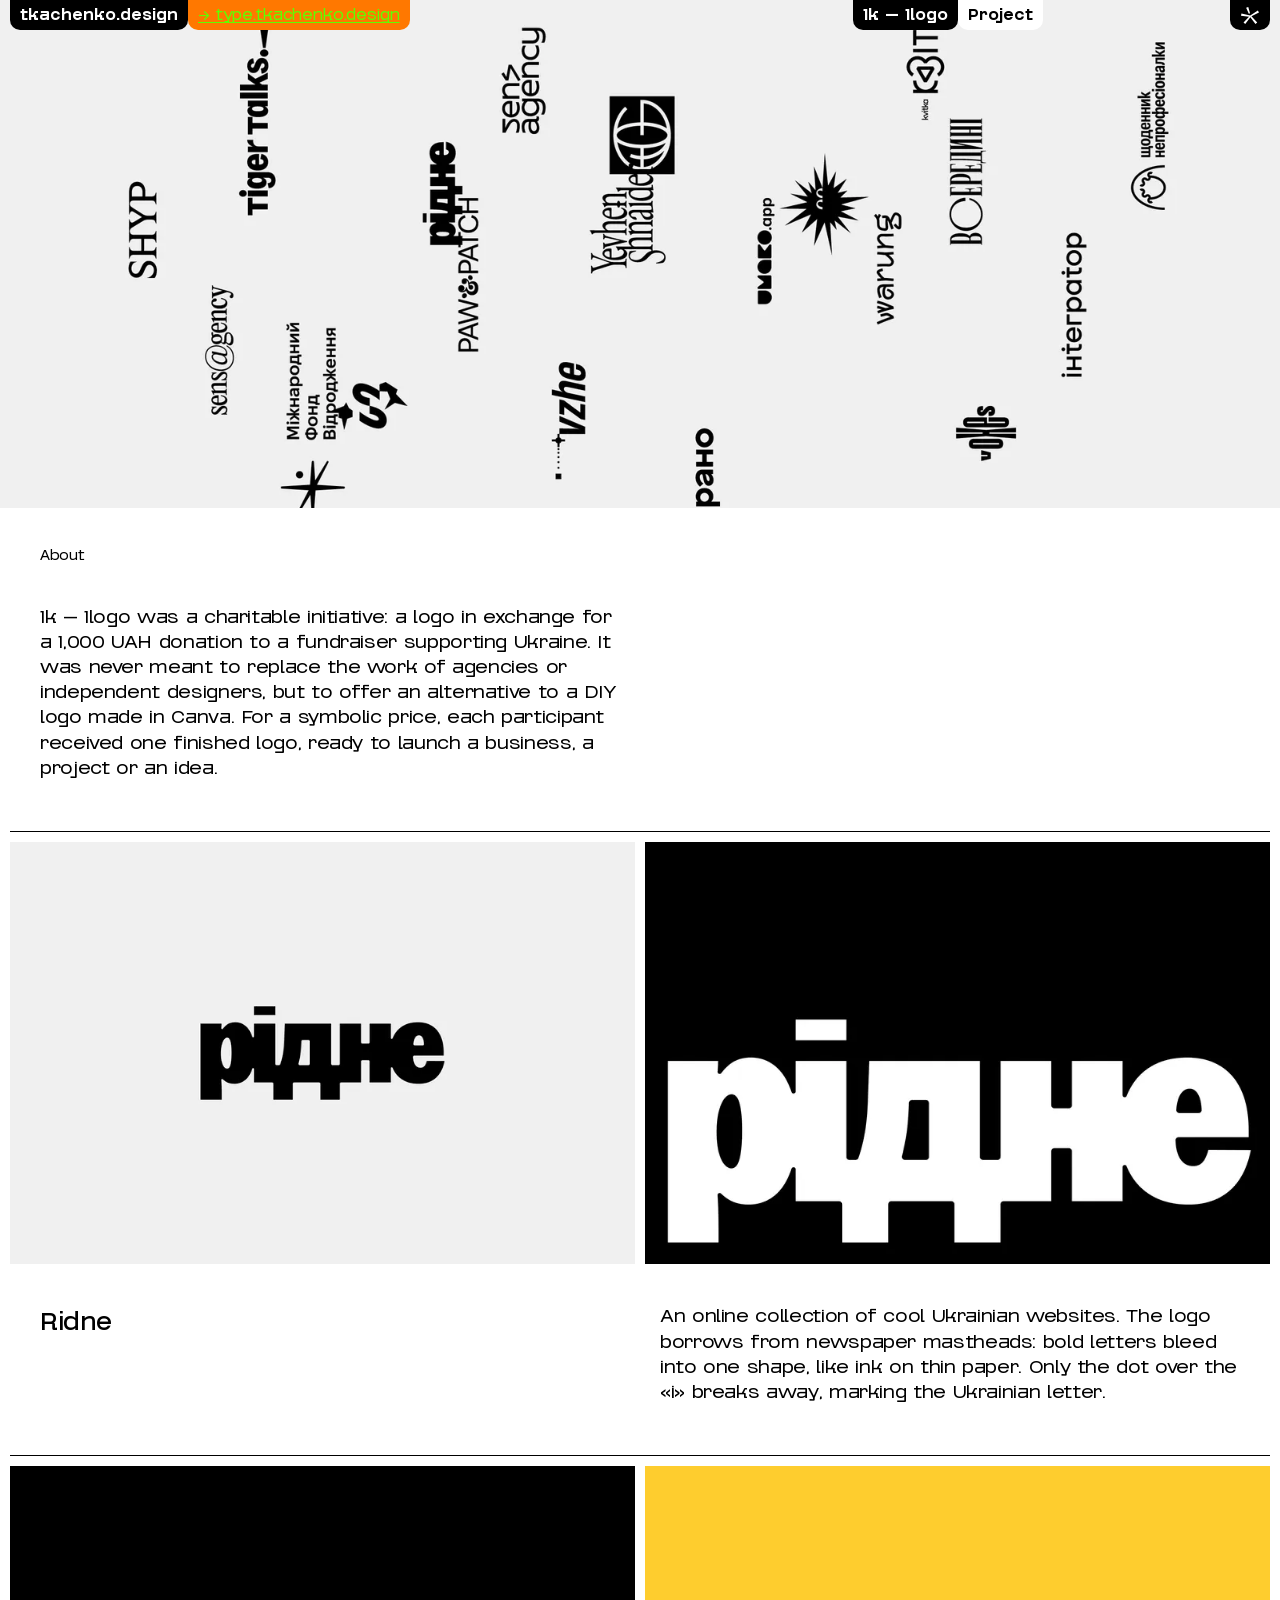
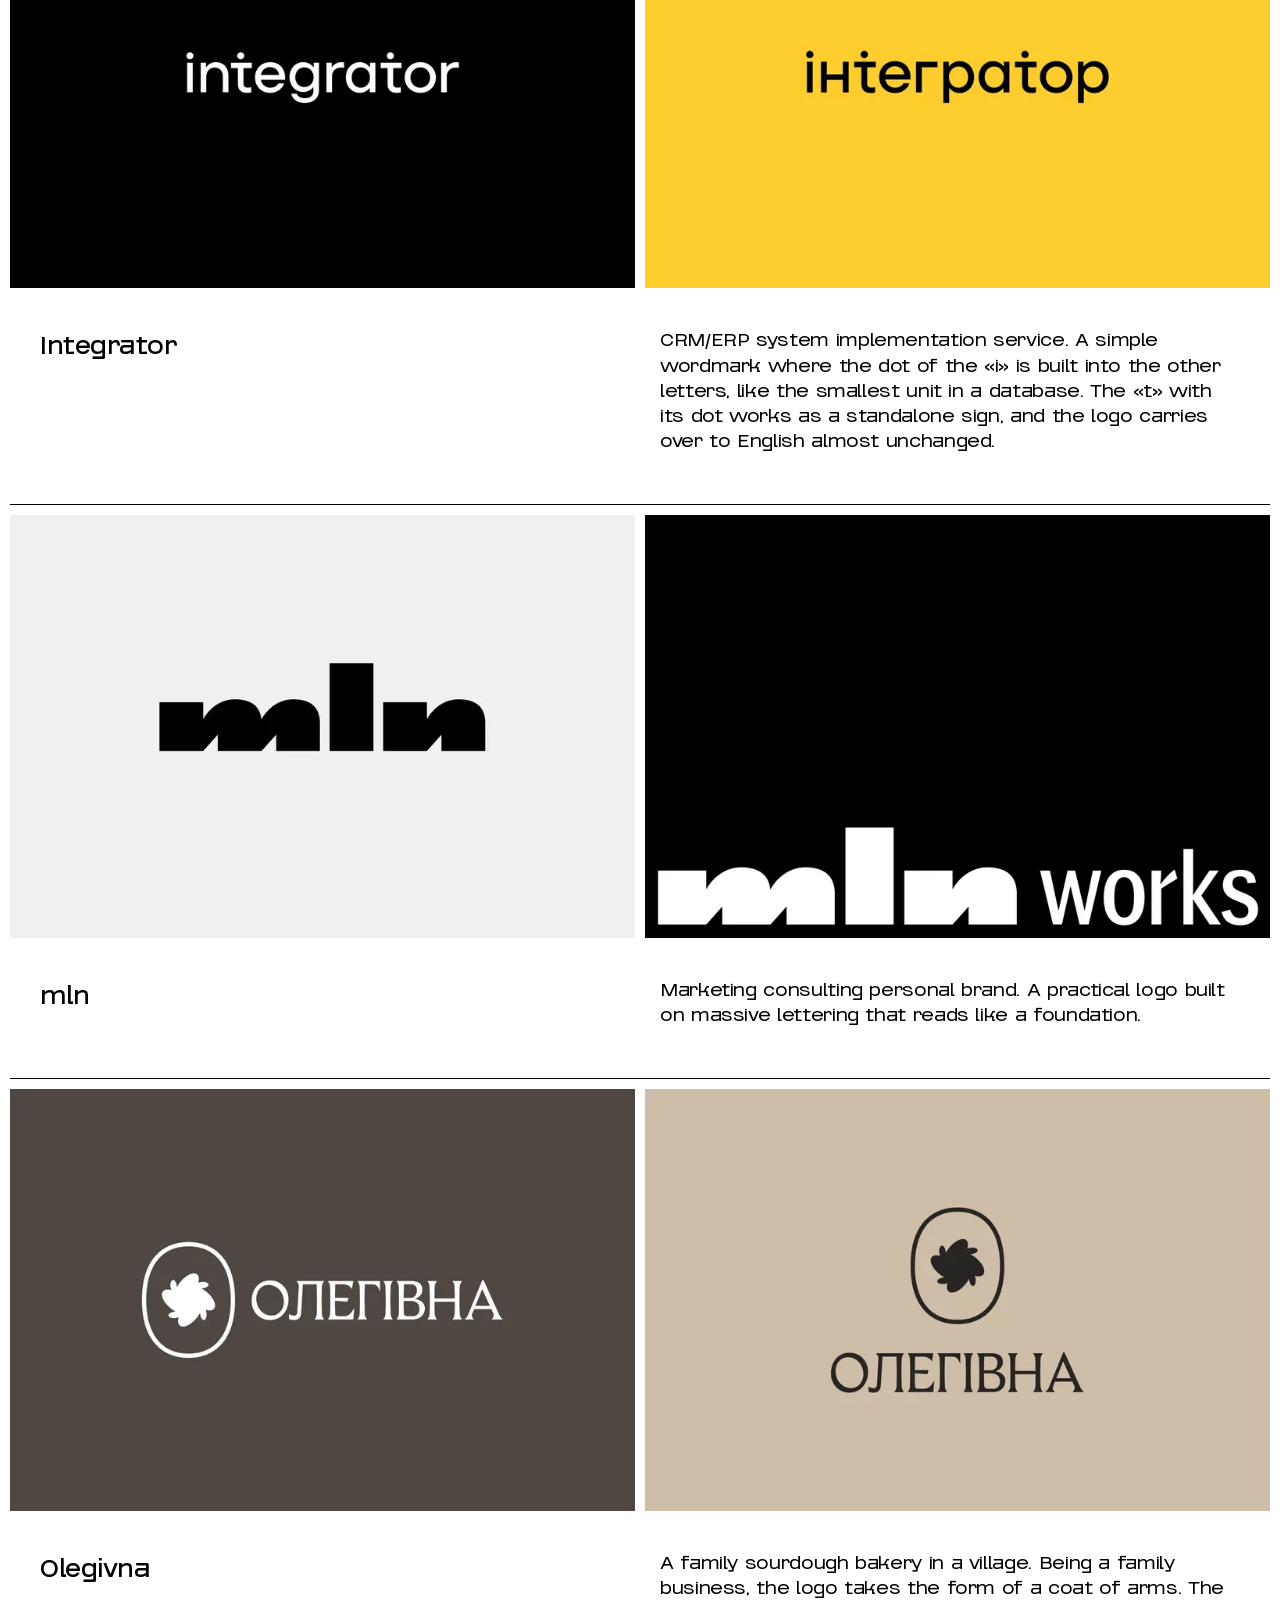
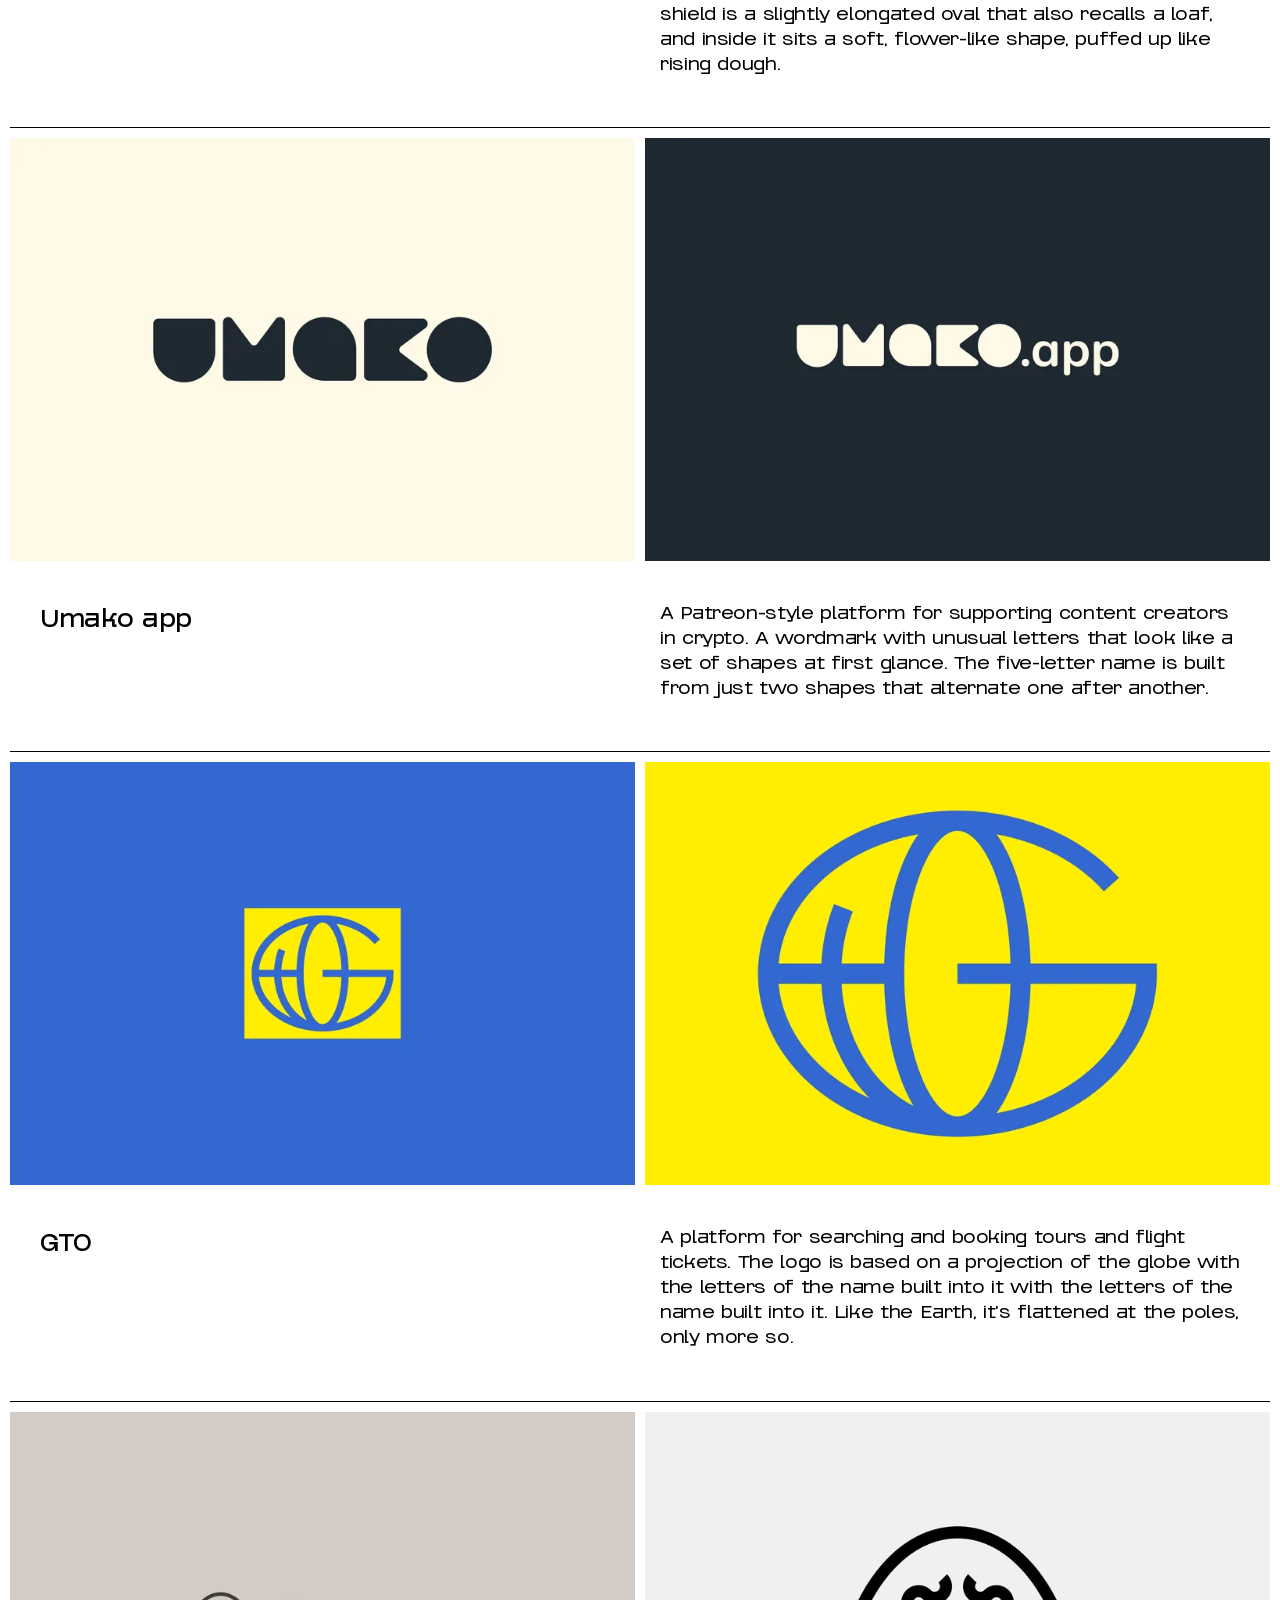
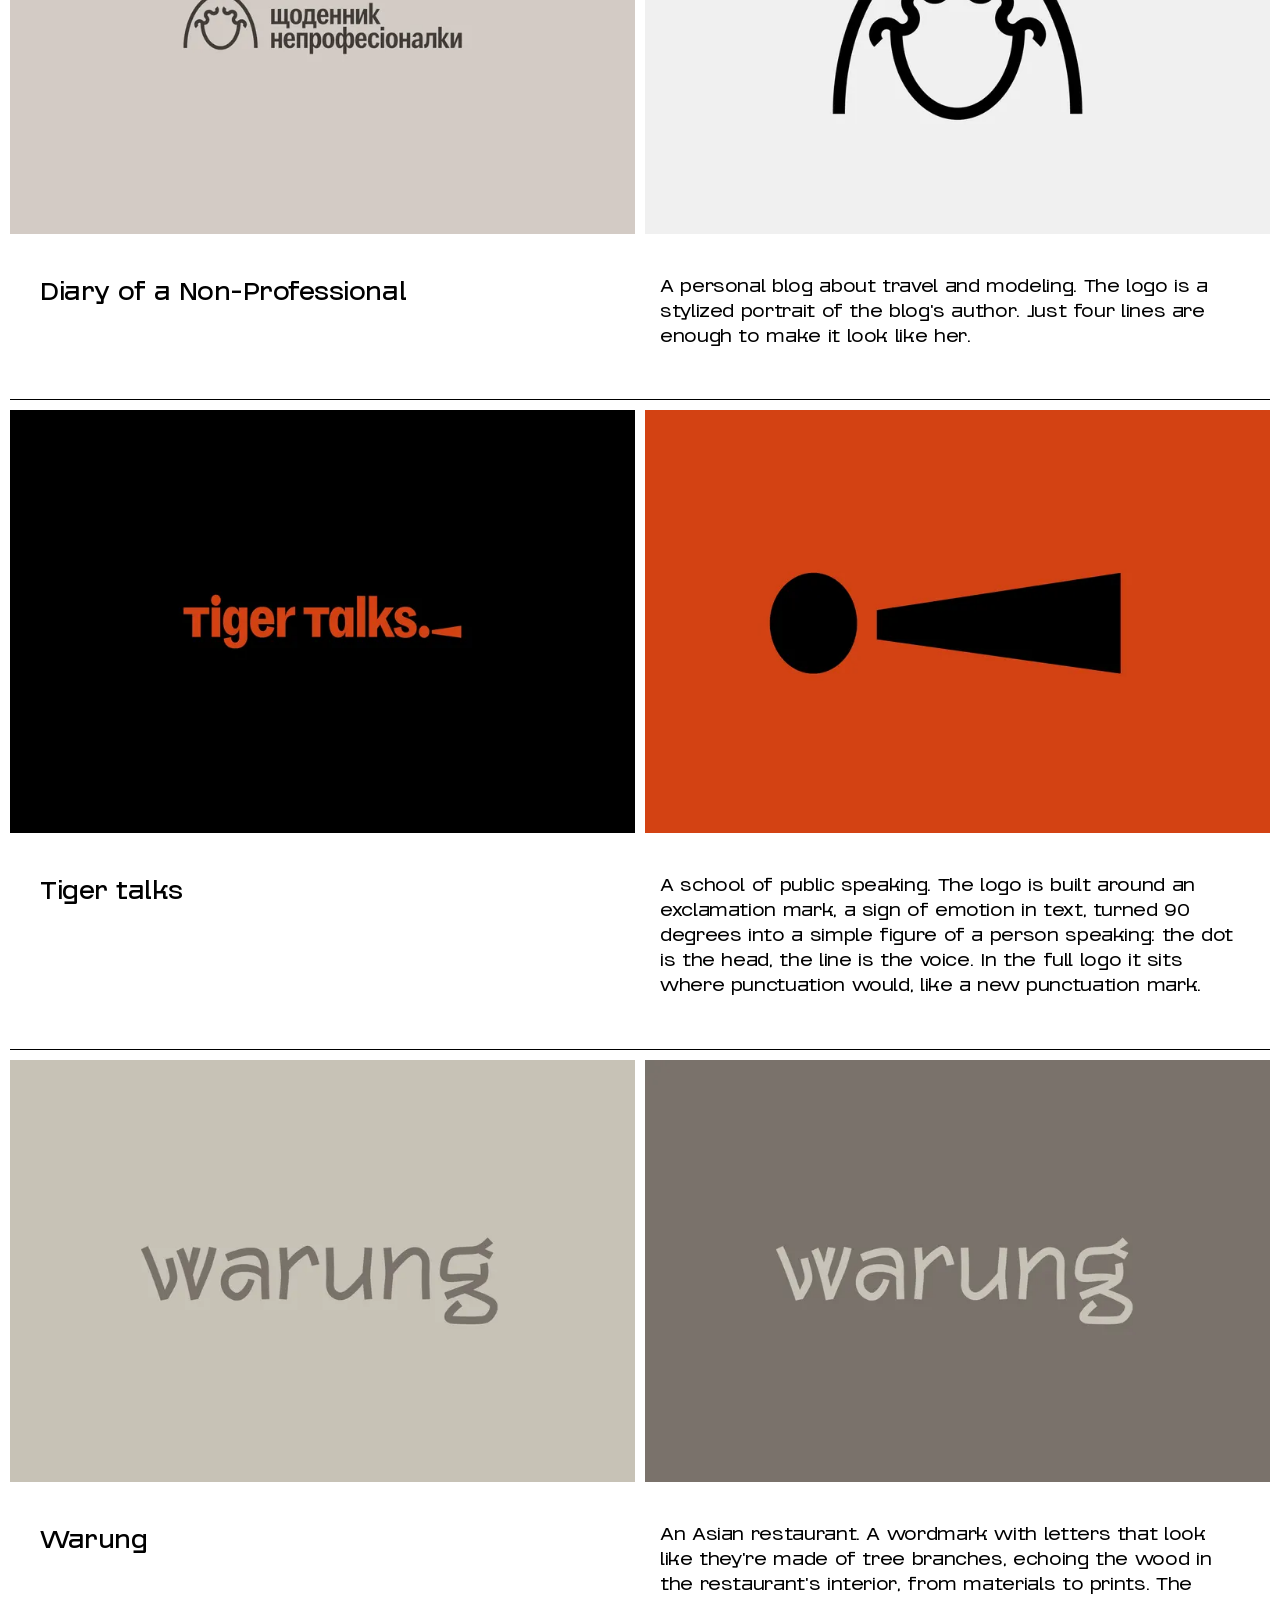
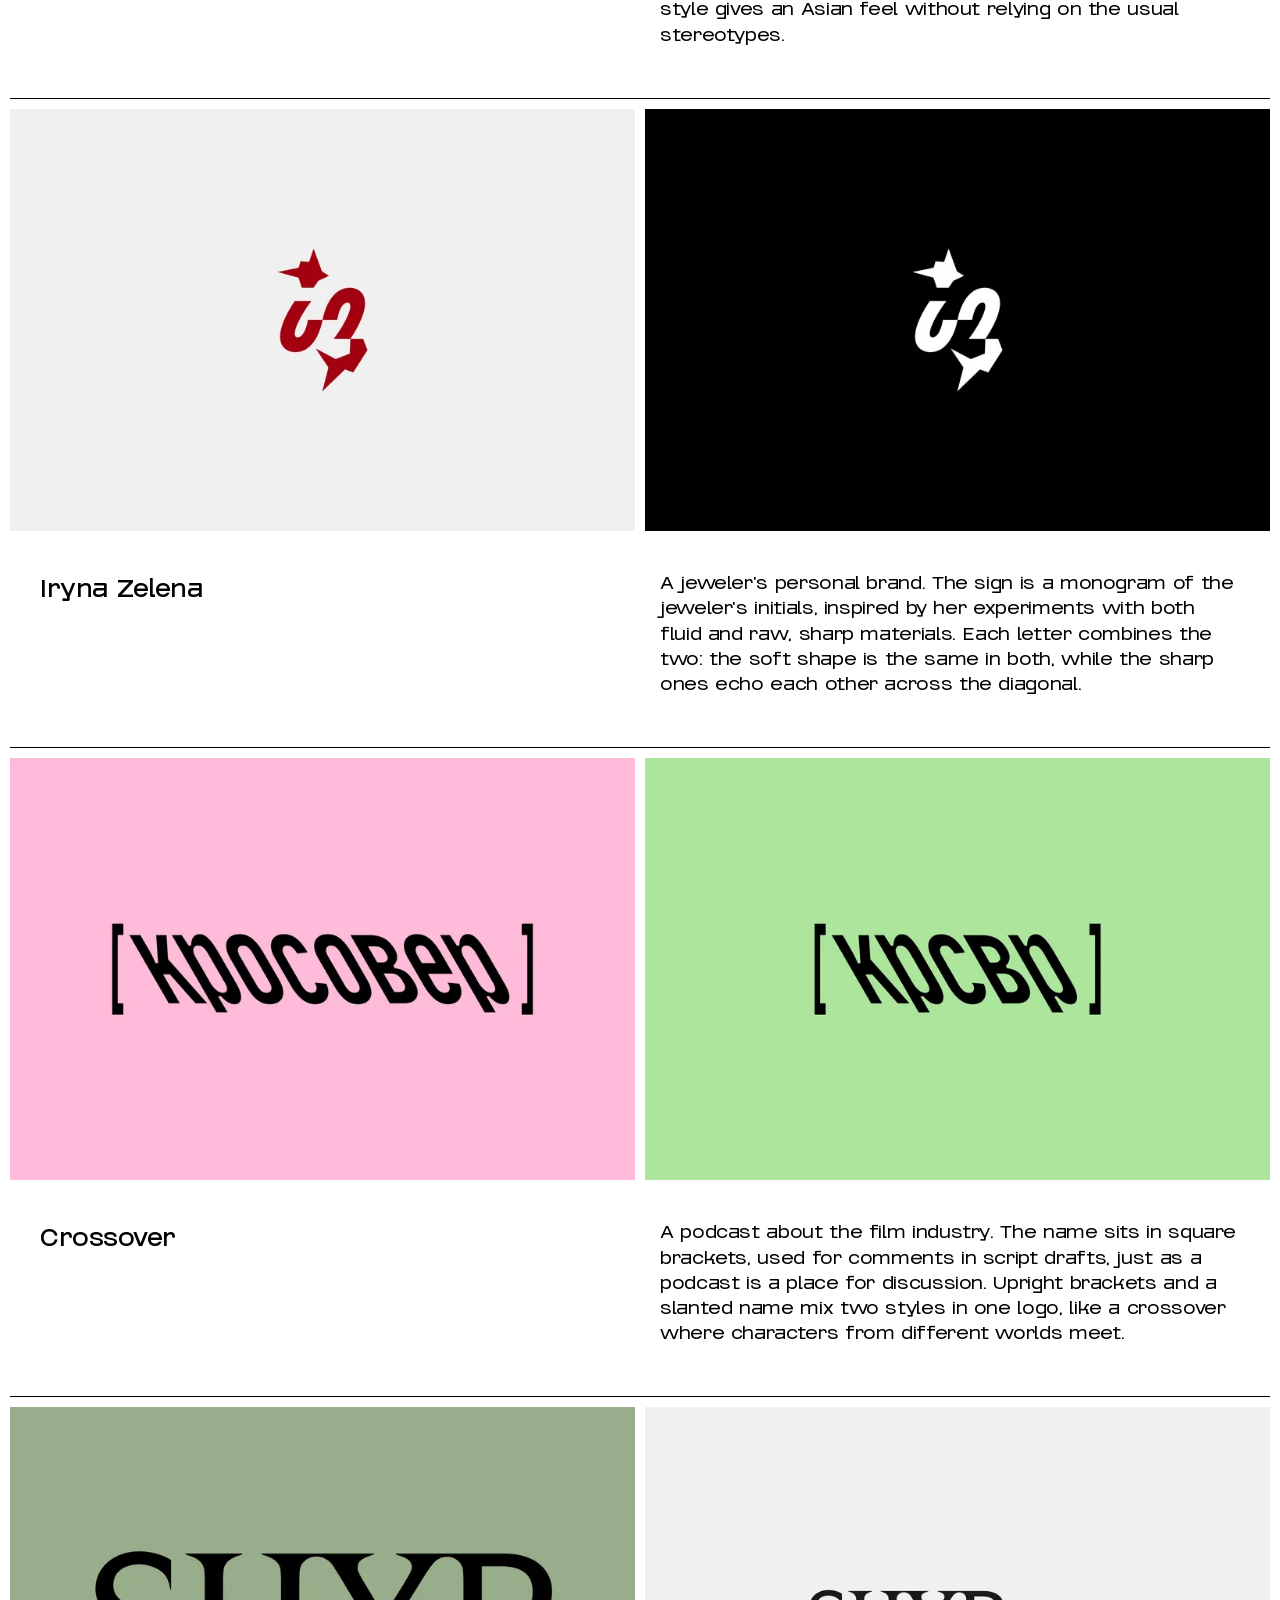
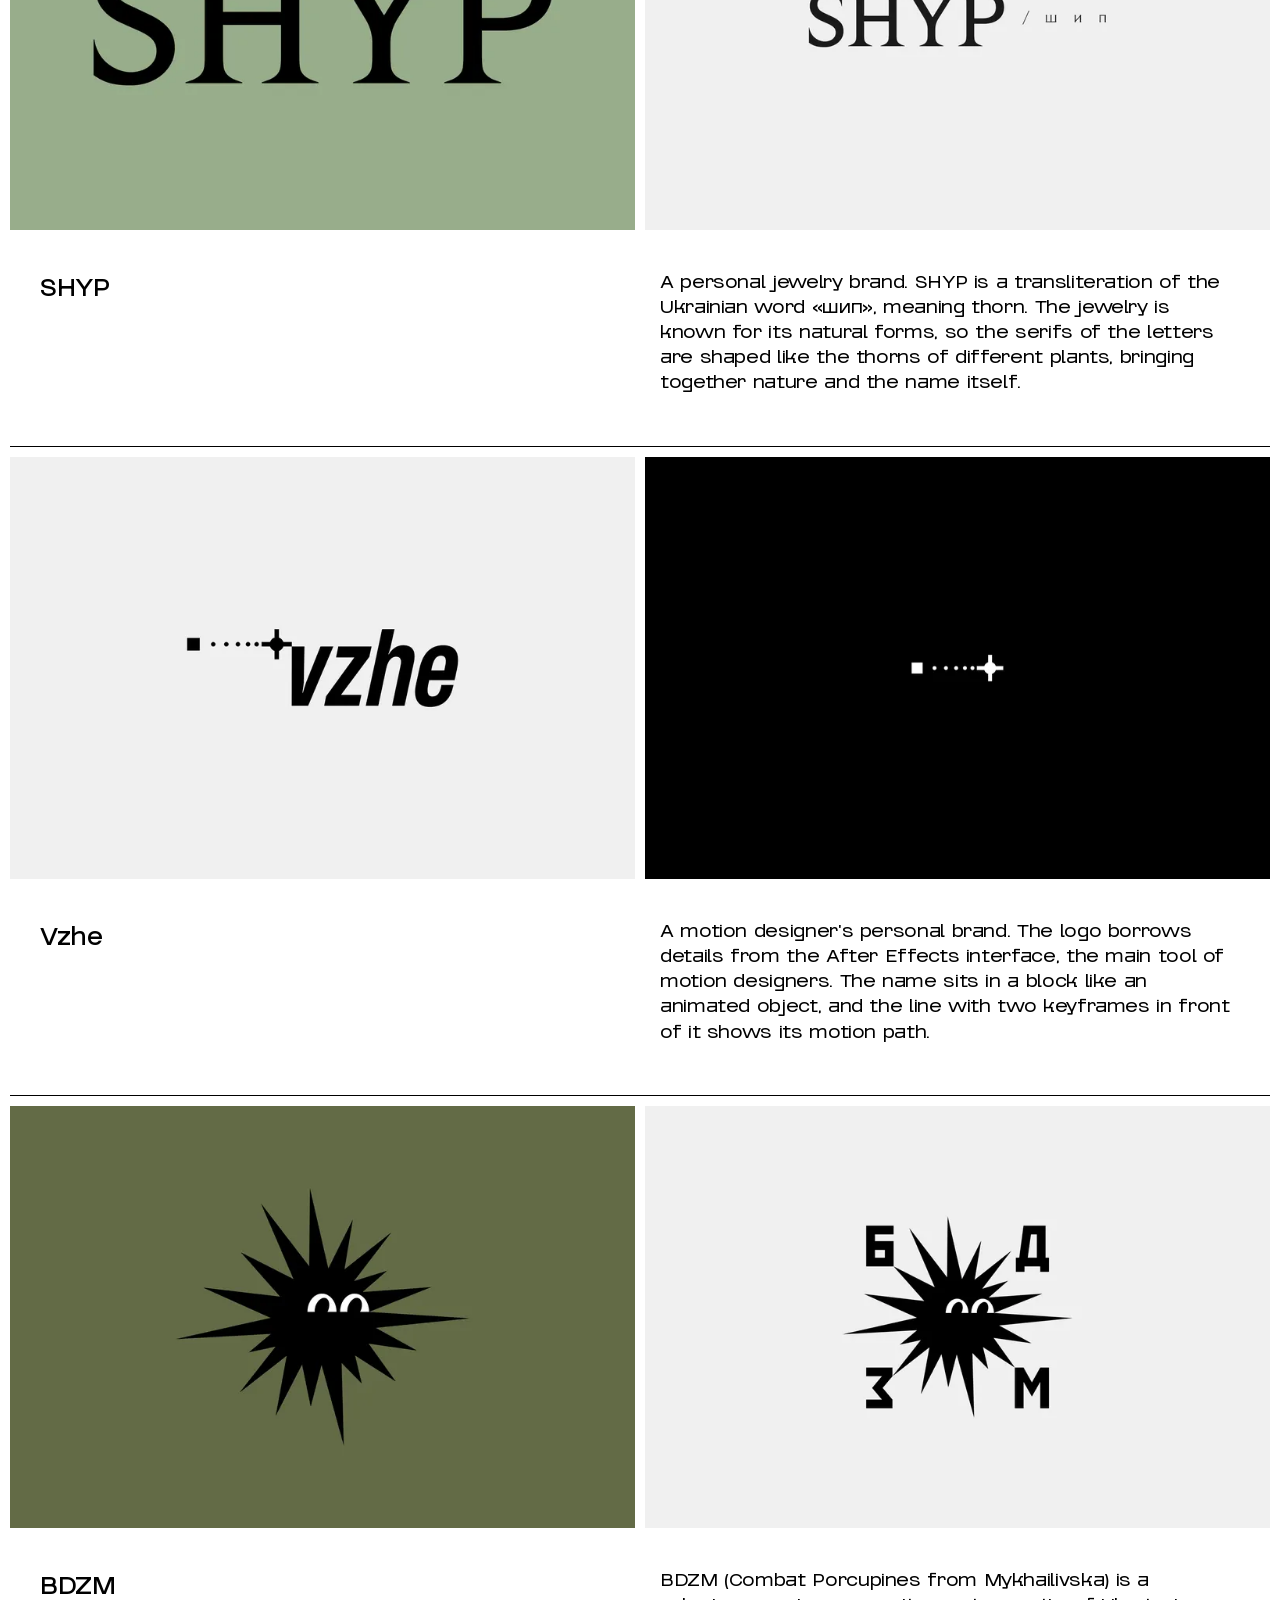
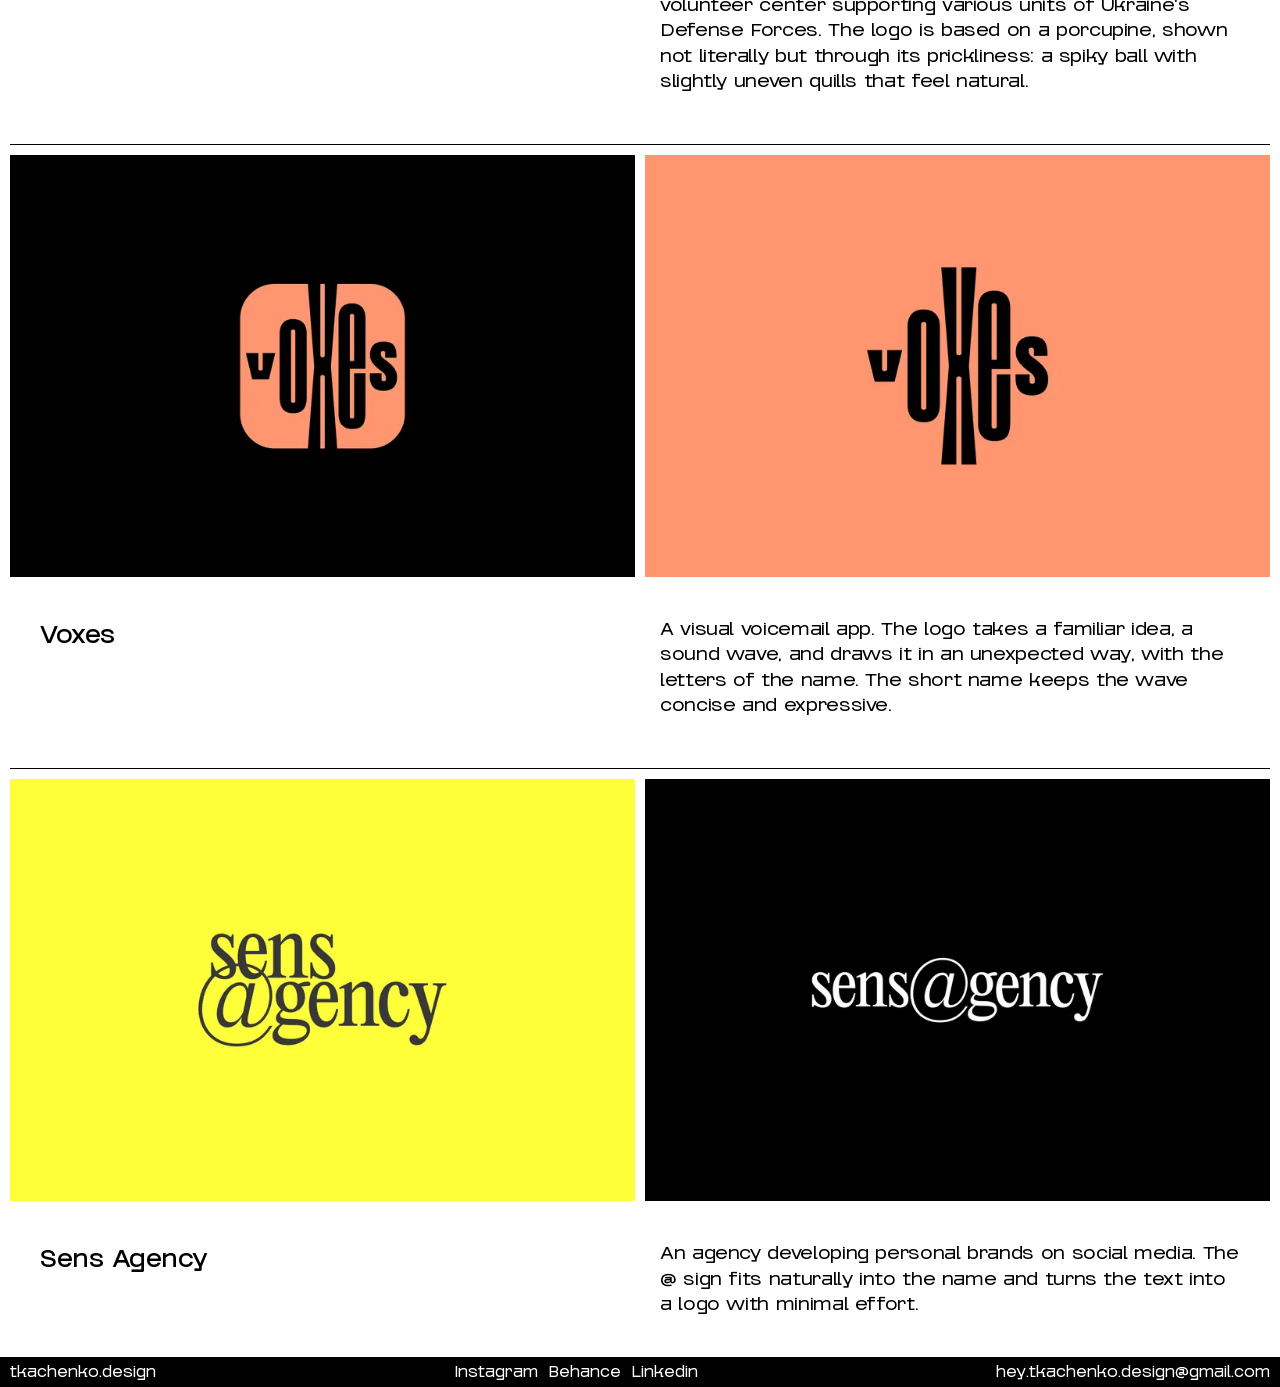
==== 1k1logo/index.html @ 97d3a2e0 "Сайт" ====
<!DOCTYPE html>
<html lang="en">
<head>
<meta charset="UTF-8">
<meta name="viewport" content="width=device-width, initial-scale=1">
<title>1k — 1logo — tkachenko.design</title>
<meta name="description" content="1k — 1logo was a charitable initiative: a logo in exchange for a 1,000 UAH donation to a fundraiser supporting Ukraine. It was never meant to replace the work o">
<meta property="og:type" content="website">
<meta property="og:site_name" content="tkachenko.design">
<meta property="og:title" content="1k — 1logo — tkachenko.design">
<meta property="og:description" content="1k — 1logo was a charitable initiative: a logo in exchange for a 1,000 UAH donation to a fundraiser supporting Ukraine. It was never meant to replace the work o">
<meta property="og:url" content="https://tkachenko.design/1k1logo/">
<meta property="og:image" content="https://tkachenko.design/assets/img/og.jpg">
<meta name="twitter:card" content="summary_large_image">
<meta property="og:image:width" content="1200">
<meta property="og:image:height" content="630">
<link rel="canonical" href="https://tkachenko.design/1k1logo/">
<link rel="icon" href="../assets/img/favicon.svg" type="image/svg+xml">
<link rel="stylesheet" href="../assets/css/style.css">
</head>
<body>
<header class="hdr hdr--case">
    <div class="hdr-left"><a class="tab tab--top tab--dark tab--bold" href="../"><span class="trim">tkachenko.design</span></a><a class="tab tab--top tab--light tab--link" href="https://type.tkachenko.design" target="_blank" rel="noopener"><span class="trim full">→ type.tkachenko.design</span><span class="trim short">→ type</span></a></div>
    <div class="hdr-mid"><span class="tab tab--top tab--dark tab--bold tab--name"><span class="trim">1k — 1logo</span></span><span class="tab tab--top tab--light tab--bold tab--type"><span class="trim">Project</span></span></div>
    <div class="hdr-right"><a class="tab tab--top tab--dark tab--sign" href="../" aria-label="tkachenko.design — home"><img src="../assets/img/sign.svg" alt=""></a></div>
</header>
<main class="case--logo">
<div class="case-hero"><img src="../media/1k1logo/Cover-2560.webp?v=e8f41efc" srcset="../media/1k1logo/Cover-800.webp?v=e8f41efc 800w, ../media/1k1logo/Cover-1600.webp?v=e8f41efc 1600w, ../media/1k1logo/Cover-2560.webp?v=e8f41efc 2560w" sizes="100vw" alt="" width="2560" height="1440" loading="eager" decoding="async"></div>
<section class="about">
    <h1 class="sr-only">1k — 1logo</h1>
    <div class="about-block about-desc"><p class="label trim">About</p><div class="lead trim"><p>1k — 1logo was a charitable initiative: a logo in exchange for a 1,000 UAH donation to a fundraiser supporting Ukraine. It was never meant to replace the work of agencies or independent designers, but to offer an alternative to a DIY logo made in Canva. For a symbolic price, each participant received one finished logo, ready to launch a business, a project or an idea.</p></div></div>
</section>
<div class="gallery">
    <div class="gallery-group">
        <div class="group-cells">
            <img src="../media/1k1logo/01-ridne-01-1920.webp?v=d50ee555" srcset="../media/1k1logo/01-ridne-01-800.webp?v=d50ee555 800w, ../media/1k1logo/01-ridne-01-1600.webp?v=d50ee555 1600w, ../media/1k1logo/01-ridne-01-1920.webp?v=d50ee555 1920w" sizes="(max-width: 760px) 100vw, 50vw" alt="" width="1920" height="1297" loading="lazy" decoding="async">
            <img src="../media/1k1logo/01-ridne-02-1920.webp?v=d53bf153" srcset="../media/1k1logo/01-ridne-02-800.webp?v=d53bf153 800w, ../media/1k1logo/01-ridne-02-1600.webp?v=d53bf153 1600w, ../media/1k1logo/01-ridne-02-1920.webp?v=d53bf153 1920w" sizes="(max-width: 760px) 100vw, 50vw" alt="" width="1920" height="1297" loading="lazy" decoding="async">
        </div>
        <div class="group-caption"><p class="group-title big trim">Ridne</p><div class="group-text label trim"><p>An online collection of cool Ukrainian websites. The logo borrows from newspaper mastheads: bold letters bleed into one shape, like ink on thin paper. Only the dot over the «і» breaks away, marking the Ukrainian letter.</p></div></div>
    </div>
    <div class="gallery-group">
        <div class="group-cells">
            <img src="../media/1k1logo/02-integrator-01-1920.webp?v=d5335f9d" srcset="../media/1k1logo/02-integrator-01-800.webp?v=d5335f9d 800w, ../media/1k1logo/02-integrator-01-1600.webp?v=d5335f9d 1600w, ../media/1k1logo/02-integrator-01-1920.webp?v=d5335f9d 1920w" sizes="(max-width: 760px) 100vw, 50vw" alt="" width="1920" height="1297" loading="lazy" decoding="async">
            <img src="../media/1k1logo/02-integrator-02-1920.webp?v=d52e1ac9" srcset="../media/1k1logo/02-integrator-02-800.webp?v=d52e1ac9 800w, ../media/1k1logo/02-integrator-02-1600.webp?v=d52e1ac9 1600w, ../media/1k1logo/02-integrator-02-1920.webp?v=d52e1ac9 1920w" sizes="(max-width: 760px) 100vw, 50vw" alt="" width="1920" height="1297" loading="lazy" decoding="async">
        </div>
        <div class="group-caption"><p class="group-title big trim">Integrator</p><div class="group-text label trim"><p>CRM/ERP system implementation service. A simple wordmark where the dot of the «і» is built into the other letters, like the smallest unit in a database. The «t» with its dot works as a standalone sign, and the logo carries over to English almost unchanged.</p></div></div>
    </div>
    <div class="gallery-group">
        <div class="group-cells">
            <img src="../media/1k1logo/03-mln-01-1920.webp?v=d512b8a4" srcset="../media/1k1logo/03-mln-01-800.webp?v=d512b8a4 800w, ../media/1k1logo/03-mln-01-1600.webp?v=d512b8a4 1600w, ../media/1k1logo/03-mln-01-1920.webp?v=d512b8a4 1920w" sizes="(max-width: 760px) 100vw, 50vw" alt="" width="1920" height="1297" loading="lazy" decoding="async">
            <img src="../media/1k1logo/03-mln-02-1920.webp?v=d53d0f8c" srcset="../media/1k1logo/03-mln-02-800.webp?v=d53d0f8c 800w, ../media/1k1logo/03-mln-02-1600.webp?v=d53d0f8c 1600w, ../media/1k1logo/03-mln-02-1920.webp?v=d53d0f8c 1920w" sizes="(max-width: 760px) 100vw, 50vw" alt="" width="1920" height="1297" loading="lazy" decoding="async">
        </div>
        <div class="group-caption"><p class="group-title big trim">mln</p><div class="group-text label trim"><p>Marketing consulting personal brand. A practical logo built on massive lettering that reads like a foundation.</p></div></div>
    </div>
    <div class="gallery-group">
        <div class="group-cells">
            <img src="../media/1k1logo/04-olegivna-01-1920.webp?v=d5143c1d" srcset="../media/1k1logo/04-olegivna-01-800.webp?v=d5143c1d 800w, ../media/1k1logo/04-olegivna-01-1600.webp?v=d5143c1d 1600w, ../media/1k1logo/04-olegivna-01-1920.webp?v=d5143c1d 1920w" sizes="(max-width: 760px) 100vw, 50vw" alt="" width="1920" height="1297" loading="lazy" decoding="async">
            <img src="../media/1k1logo/04-olegivna-02-1920.webp?v=d53f8d88" srcset="../media/1k1logo/04-olegivna-02-800.webp?v=d53f8d88 800w, ../media/1k1logo/04-olegivna-02-1600.webp?v=d53f8d88 1600w, ../media/1k1logo/04-olegivna-02-1920.webp?v=d53f8d88 1920w" sizes="(max-width: 760px) 100vw, 50vw" alt="" width="1920" height="1297" loading="lazy" decoding="async">
        </div>
        <div class="group-caption"><p class="group-title big trim">Olegivna</p><div class="group-text label trim"><p>A family sourdough bakery in a village. Being a family business, the logo takes the form of a coat of arms. The shield is a slightly elongated oval that also recalls a loaf, and inside it sits a soft, flower-like shape, puffed up like rising dough.</p></div></div>
    </div>
    <div class="gallery-group">
        <div class="group-cells">
            <img src="../media/1k1logo/05-umako-01-1920.webp?v=d531e158" srcset="../media/1k1logo/05-umako-01-800.webp?v=d531e158 800w, ../media/1k1logo/05-umako-01-1600.webp?v=d531e158 1600w, ../media/1k1logo/05-umako-01-1920.webp?v=d531e158 1920w" sizes="(max-width: 760px) 100vw, 50vw" alt="" width="1920" height="1297" loading="lazy" decoding="async">
            <img src="../media/1k1logo/05-umako-02-1920.webp?v=d5490f4e" srcset="../media/1k1logo/05-umako-02-800.webp?v=d5490f4e 800w, ../media/1k1logo/05-umako-02-1600.webp?v=d5490f4e 1600w, ../media/1k1logo/05-umako-02-1920.webp?v=d5490f4e 1920w" sizes="(max-width: 760px) 100vw, 50vw" alt="" width="1920" height="1297" loading="lazy" decoding="async">
        </div>
        <div class="group-caption"><p class="group-title big trim">Umako app</p><div class="group-text label trim"><p>A Patreon-style platform for supporting content creators in crypto. A wordmark with unusual letters that look like a set of shapes at first glance. The five-letter name is built from just two shapes that alternate one after another.</p></div></div>
    </div>
    <div class="gallery-group">
        <div class="group-cells">
            <img src="../media/1k1logo/06-gto-01-1920.webp?v=d52a93ea" srcset="../media/1k1logo/06-gto-01-800.webp?v=d52a93ea 800w, ../media/1k1logo/06-gto-01-1600.webp?v=d52a93ea 1600w, ../media/1k1logo/06-gto-01-1920.webp?v=d52a93ea 1920w" sizes="(max-width: 760px) 100vw, 50vw" alt="" width="1920" height="1297" loading="lazy" decoding="async">
            <img src="../media/1k1logo/06-gto-02-1920.webp?v=d546878c" srcset="../media/1k1logo/06-gto-02-800.webp?v=d546878c 800w, ../media/1k1logo/06-gto-02-1600.webp?v=d546878c 1600w, ../media/1k1logo/06-gto-02-1920.webp?v=d546878c 1920w" sizes="(max-width: 760px) 100vw, 50vw" alt="" width="1920" height="1297" loading="lazy" decoding="async">
        </div>
        <div class="group-caption"><p class="group-title big trim">GTO</p><div class="group-text label trim"><p>A platform for searching and booking tours and flight tickets. The logo is based on a projection of the globe with the letters of the name built into it with the letters of the name built into it. Like the Earth, it&#x27;s flattened at the poles, only more so.</p></div></div>
    </div>
    <div class="gallery-group">
        <div class="group-cells">
            <img src="../media/1k1logo/07-diary-01-1920.webp?v=d52457bd" srcset="../media/1k1logo/07-diary-01-800.webp?v=d52457bd 800w, ../media/1k1logo/07-diary-01-1600.webp?v=d52457bd 1600w, ../media/1k1logo/07-diary-01-1920.webp?v=d52457bd 1920w" sizes="(max-width: 760px) 100vw, 50vw" alt="" width="1920" height="1297" loading="lazy" decoding="async">
            <img src="../media/1k1logo/07-diary-02-1920.webp?v=3ad825cc" srcset="../media/1k1logo/07-diary-02-800.webp?v=3ad825cc 800w, ../media/1k1logo/07-diary-02-1600.webp?v=3ad825cc 1600w, ../media/1k1logo/07-diary-02-1920.webp?v=3ad825cc 1920w" sizes="(max-width: 760px) 100vw, 50vw" alt="" width="1920" height="1297" loading="lazy" decoding="async">
        </div>
        <div class="group-caption"><p class="group-title big trim">Diary of a Non-Professional</p><div class="group-text label trim"><p>A personal blog about travel and modeling. The logo is a stylized portrait of the blog&#x27;s author. Just four lines are enough to make it look like her.</p></div></div>
    </div>
    <div class="gallery-group">
        <div class="group-cells">
            <img src="../media/1k1logo/08-tiger-talks-01-1920.webp?v=d529d9db" srcset="../media/1k1logo/08-tiger-talks-01-800.webp?v=d529d9db 800w, ../media/1k1logo/08-tiger-talks-01-1600.webp?v=d529d9db 1600w, ../media/1k1logo/08-tiger-talks-01-1920.webp?v=d529d9db 1920w" sizes="(max-width: 760px) 100vw, 50vw" alt="" width="1920" height="1297" loading="lazy" decoding="async">
            <img src="../media/1k1logo/08-tiger-talks-02-1920.webp?v=d544cbcc" srcset="../media/1k1logo/08-tiger-talks-02-800.webp?v=d544cbcc 800w, ../media/1k1logo/08-tiger-talks-02-1600.webp?v=d544cbcc 1600w, ../media/1k1logo/08-tiger-talks-02-1920.webp?v=d544cbcc 1920w" sizes="(max-width: 760px) 100vw, 50vw" alt="" width="1920" height="1297" loading="lazy" decoding="async">
        </div>
        <div class="group-caption"><p class="group-title big trim">Tiger talks</p><div class="group-text label trim"><p>A school of public speaking. The logo is built around an exclamation mark, a sign of emotion in text, turned 90 degrees into a simple figure of a person speaking: the dot is the head, the line is the voice. In the full logo it sits where punctuation would, like a new punctuation mark.</p></div></div>
    </div>
    <div class="gallery-group">
        <div class="group-cells">
            <img src="../media/1k1logo/09-warung-01-1920.webp?v=50fdaace" srcset="../media/1k1logo/09-warung-01-800.webp?v=50fdaace 800w, ../media/1k1logo/09-warung-01-1600.webp?v=50fdaace 1600w, ../media/1k1logo/09-warung-01-1920.webp?v=50fdaace 1920w" sizes="(max-width: 760px) 100vw, 50vw" alt="" width="1920" height="1297" loading="lazy" decoding="async">
            <img src="../media/1k1logo/09-warung-02-1920.webp?v=50fff3cd" srcset="../media/1k1logo/09-warung-02-800.webp?v=50fff3cd 800w, ../media/1k1logo/09-warung-02-1600.webp?v=50fff3cd 1600w, ../media/1k1logo/09-warung-02-1920.webp?v=50fff3cd 1920w" sizes="(max-width: 760px) 100vw, 50vw" alt="" width="1920" height="1297" loading="lazy" decoding="async">
        </div>
        <div class="group-caption"><p class="group-title big trim">Warung</p><div class="group-text label trim"><p>An Asian restaurant. A wordmark with letters that look like they&#x27;re made of tree branches, echoing the wood in the restaurant&#x27;s interior, from materials to prints. The style gives an Asian feel without relying on the usual stereotypes.</p></div></div>
    </div>
    <div class="gallery-group">
        <div class="group-cells">
            <img src="../media/1k1logo/10-iz-01-1920.webp?v=77a6e400" srcset="../media/1k1logo/10-iz-01-800.webp?v=77a6e400 800w, ../media/1k1logo/10-iz-01-1600.webp?v=77a6e400 1600w, ../media/1k1logo/10-iz-01-1920.webp?v=77a6e400 1920w" sizes="(max-width: 760px) 100vw, 50vw" alt="" width="1920" height="1297" loading="lazy" decoding="async">
            <img src="../media/1k1logo/10-iz-02-1920.webp?v=77a967d4" srcset="../media/1k1logo/10-iz-02-800.webp?v=77a967d4 800w, ../media/1k1logo/10-iz-02-1600.webp?v=77a967d4 1600w, ../media/1k1logo/10-iz-02-1920.webp?v=77a967d4 1920w" sizes="(max-width: 760px) 100vw, 50vw" alt="" width="1920" height="1297" loading="lazy" decoding="async">
        </div>
        <div class="group-caption"><p class="group-title big trim">Iryna Zelena</p><div class="group-text label trim"><p>A jeweler&#x27;s personal brand. The sign is a monogram of the jeweler&#x27;s initials, inspired by her experiments with both fluid and raw, sharp materials. Each letter combines the two: the soft shape is the same in both, while the sharp ones echo each other across the diagonal.</p></div></div>
    </div>
    <div class="gallery-group">
        <div class="group-cells">
            <img src="../media/1k1logo/11-crossover-01-1920.webp?v=d8fc7b4c" srcset="../media/1k1logo/11-crossover-01-800.webp?v=d8fc7b4c 800w, ../media/1k1logo/11-crossover-01-1600.webp?v=d8fc7b4c 1600w, ../media/1k1logo/11-crossover-01-1920.webp?v=d8fc7b4c 1920w" sizes="(max-width: 760px) 100vw, 50vw" alt="" width="1920" height="1297" loading="lazy" decoding="async">
            <img src="../media/1k1logo/11-crossover-02-1920.webp?v=d8fe6c25" srcset="../media/1k1logo/11-crossover-02-800.webp?v=d8fe6c25 800w, ../media/1k1logo/11-crossover-02-1600.webp?v=d8fe6c25 1600w, ../media/1k1logo/11-crossover-02-1920.webp?v=d8fe6c25 1920w" sizes="(max-width: 760px) 100vw, 50vw" alt="" width="1920" height="1297" loading="lazy" decoding="async">
        </div>
        <div class="group-caption"><p class="group-title big trim">Crossover</p><div class="group-text label trim"><p>A podcast about the film industry. The name sits in square brackets, used for comments in script drafts, just as a podcast is a place for discussion. Upright brackets and a slanted name mix two styles in one logo, like a crossover where characters from different worlds meet.</p></div></div>
    </div>
    <div class="gallery-group">
        <div class="group-cells">
            <img src="../media/1k1logo/12-shyp-01-1920.webp?v=1f4440b1" srcset="../media/1k1logo/12-shyp-01-800.webp?v=1f4440b1 800w, ../media/1k1logo/12-shyp-01-1600.webp?v=1f4440b1 1600w, ../media/1k1logo/12-shyp-01-1920.webp?v=1f4440b1 1920w" sizes="(max-width: 760px) 100vw, 50vw" alt="" width="1920" height="1297" loading="lazy" decoding="async">
            <img src="../media/1k1logo/12-shyp-02-1920.webp?v=1f3f2d76" srcset="../media/1k1logo/12-shyp-02-800.webp?v=1f3f2d76 800w, ../media/1k1logo/12-shyp-02-1600.webp?v=1f3f2d76 1600w, ../media/1k1logo/12-shyp-02-1920.webp?v=1f3f2d76 1920w" sizes="(max-width: 760px) 100vw, 50vw" alt="" width="1920" height="1297" loading="lazy" decoding="async">
        </div>
        <div class="group-caption"><p class="group-title big trim">SHYP</p><div class="group-text label trim"><p>A personal jewelry brand. SHYP is a transliteration of the Ukrainian word «шип», meaning thorn. The jewelry is known for its natural forms, so the serifs of the letters are shaped like the thorns of different plants, bringing together nature and the name itself.</p></div></div>
    </div>
    <div class="gallery-group">
        <div class="group-cells">
            <img src="../media/1k1logo/13-vzhe-01-1920.webp?v=da78a89" srcset="../media/1k1logo/13-vzhe-01-800.webp?v=da78a89 800w, ../media/1k1logo/13-vzhe-01-1600.webp?v=da78a89 1600w, ../media/1k1logo/13-vzhe-01-1920.webp?v=da78a89 1920w" sizes="(max-width: 760px) 100vw, 50vw" alt="" width="1920" height="1297" loading="lazy" decoding="async">
            <img src="../media/1k1logo/13-vzhe-02-1920.webp?v=dabec53" srcset="../media/1k1logo/13-vzhe-02-800.webp?v=dabec53 800w, ../media/1k1logo/13-vzhe-02-1600.webp?v=dabec53 1600w, ../media/1k1logo/13-vzhe-02-1920.webp?v=dabec53 1920w" sizes="(max-width: 760px) 100vw, 50vw" alt="" width="1920" height="1297" loading="lazy" decoding="async">
        </div>
        <div class="group-caption"><p class="group-title big trim">Vzhe</p><div class="group-text label trim"><p>A motion designer&#x27;s personal brand. The logo borrows details from the After Effects interface, the main tool of motion designers. The name sits in a block like an animated object, and the line with two keyframes in front of it shows its motion path.</p></div></div>
    </div>
    <div class="gallery-group">
        <div class="group-cells">
            <img src="../media/1k1logo/14-bdzm-01-1920.webp?v=345c34ca" srcset="../media/1k1logo/14-bdzm-01-800.webp?v=345c34ca 800w, ../media/1k1logo/14-bdzm-01-1600.webp?v=345c34ca 1600w, ../media/1k1logo/14-bdzm-01-1920.webp?v=345c34ca 1920w" sizes="(max-width: 760px) 100vw, 50vw" alt="" width="1920" height="1297" loading="lazy" decoding="async">
            <img src="../media/1k1logo/14-bdzm-02-1920.webp?v=3464fa0c" srcset="../media/1k1logo/14-bdzm-02-800.webp?v=3464fa0c 800w, ../media/1k1logo/14-bdzm-02-1600.webp?v=3464fa0c 1600w, ../media/1k1logo/14-bdzm-02-1920.webp?v=3464fa0c 1920w" sizes="(max-width: 760px) 100vw, 50vw" alt="" width="1920" height="1297" loading="lazy" decoding="async">
        </div>
        <div class="group-caption"><p class="group-title big trim">BDZM</p><div class="group-text label trim"><p>BDZM (Combat Porcupines from Mykhailivska) is a volunteer center supporting various units of Ukraine&#x27;s Defense Forces. The logo is based on a porcupine, shown not literally but through its prickliness: a spiky ball with slightly uneven quills that feel natural.</p></div></div>
    </div>
    <div class="gallery-group">
        <div class="group-cells">
            <img src="../media/1k1logo/15-voxes-01-1920.webp?v=7c765a65" srcset="../media/1k1logo/15-voxes-01-800.webp?v=7c765a65 800w, ../media/1k1logo/15-voxes-01-1600.webp?v=7c765a65 1600w, ../media/1k1logo/15-voxes-01-1920.webp?v=7c765a65 1920w" sizes="(max-width: 760px) 100vw, 50vw" alt="" width="1920" height="1297" loading="lazy" decoding="async">
            <img src="../media/1k1logo/15-voxes-02-1920.webp?v=7c8c756f" srcset="../media/1k1logo/15-voxes-02-800.webp?v=7c8c756f 800w, ../media/1k1logo/15-voxes-02-1600.webp?v=7c8c756f 1600w, ../media/1k1logo/15-voxes-02-1920.webp?v=7c8c756f 1920w" sizes="(max-width: 760px) 100vw, 50vw" alt="" width="1920" height="1297" loading="lazy" decoding="async">
        </div>
        <div class="group-caption"><p class="group-title big trim">Voxes</p><div class="group-text label trim"><p>A visual voicemail app. The logo takes a familiar idea, a sound wave, and draws it in an unexpected way, with the letters of the name. The short name keeps the wave concise and expressive.</p></div></div>
    </div>
    <div class="gallery-group">
        <div class="group-cells">
            <img src="../media/1k1logo/16-sens-01-1920.webp?v=11326376" srcset="../media/1k1logo/16-sens-01-800.webp?v=11326376 800w, ../media/1k1logo/16-sens-01-1600.webp?v=11326376 1600w, ../media/1k1logo/16-sens-01-1920.webp?v=11326376 1920w" sizes="(max-width: 760px) 100vw, 50vw" alt="" width="1920" height="1297" loading="lazy" decoding="async">
            <img src="../media/1k1logo/16-sens-02-1920.webp?v=1135080f" srcset="../media/1k1logo/16-sens-02-800.webp?v=1135080f 800w, ../media/1k1logo/16-sens-02-1600.webp?v=1135080f 1600w, ../media/1k1logo/16-sens-02-1920.webp?v=1135080f 1920w" sizes="(max-width: 760px) 100vw, 50vw" alt="" width="1920" height="1297" loading="lazy" decoding="async">
        </div>
        <div class="group-caption"><p class="group-title big trim">Sens Agency</p><div class="group-text label trim"><p>An agency developing personal brands on social media. The @ sign fits naturally into the name and turns the text into a logo with minimal effort.</p></div></div>
    </div>
</div>
</main>
<footer class="ftr">
    <span class="trim ftr-name">tkachenko.design</span>
    <div class="ftr-socials"><a href="https://www.instagram.com/tkachenko.valentyn/" target="_blank" rel="noopener"><span class="trim">Instagram</span></a><a href="https://www.behance.net/tkachenkodesign" target="_blank" rel="noopener"><span class="trim">Behance</span></a><a href="https://www.linkedin.com/in/valentyn-tkachenko-5368aa172/" target="_blank" rel="noopener"><span class="trim">Linkedin</span></a></div>
    <a href="mailto:hey.tkachenko.design@gmail.com"><span class="trim">hey.tkachenko.design@gmail.com</span></a>
</footer>
<script src="../assets/js/site.js" defer></script>
</body>
</html>
---- assets/css/style.css ----
/* ═══════════════════════════════════════════════════════════════
   tkachenko.design — портфоліо
   Усі міри взяті з автолеяутів Figma:
     десктоп — фрейми main і case (1512px),
     мобайл  — фрейми main-mob і case-mob (400px).
   Біля чисел у дужках — назва вузла в макеті, звідки воно.
   ═══════════════════════════════════════════════════════════════ */


/* ── Шрифт ──
   Той самий варіативний файл, що й у магазині: одна вісь ваги 100–700,
   тож Regular = 400, Medium = 500, Bold = 700 — усе справжні ваги. */
@font-face {
    font-family: 'GruntGrotesk';
    src: url('../fonts/GruntGroteskVF.woff2') format('woff2');   /* як у магазині: static/css → ../fonts */
    font-weight: 100 700;
    font-style: normal;
    font-display: swap;
}

:root {
    /* Два набори стилістичних альтернатив — у макеті вони різні:
       вкладки й футер — без ss02, тексти кейсу — з ss02 і без calt. */
    --ff-ui:   "ss01" 1, "liga" 0;
    --ff-text: "ss01" 1, "ss02" 1, "liga" 0, "calt" 0;

    /* ── Десктоп (main / case, 1512) ── */
    --tab-h: 30px;          /* висота вкладки (Frame 140 / 141) */
    --tab-px: 10px;         /* внутрішній відступ вкладки (p-10) */
    --tab-r: 10px;          /* скруглення вкладки */
    --tab-fs: 15px;         /* кегль вкладок і футера */

    --edge: 10px;           /* поле хедера й футера від краю (px-10) */

    /* Сторінка кейсу: About case і Credits стоять на одній сітці —
       4 колонки по 328 з кроком 40 і полями 40 (1512 = 40 + 4×328 + 3×40 + 40). */
    --grid-pad: 40px;       /* About case / Credits: p-40 */
    --grid-gap: 40px;       /* крок між колонками (і між рядами команд) */
    --label-gap: 40px;      /* Frame 182/183/184: підпис → вміст (y 0 → 50, підпис 10) */
    --col-gap: 30px;        /* Frame 179/180: назва команди → список ролей (y 0 → 48, назва 18) */

    --gallery-pad: 10px;    /* поля галереї ліворуч і праворуч */
    --gallery-gap: 10px;    /* проміжок між картинками — і згори вниз, і в ряду */

    /* Групи з підписом — фрейми case-logo / case-logo-mob */
    --group-ratio: 740 / 500;   /* картинки в групах (picture1/2) */
    --group-cap-top: 40px;      /* від картинок до підпису */
    --group-cap-bottom: 40px;   /* від підпису до лінії наступного блоку */
    --group-line-gap: 10px;     /* лінія: 10 над нею і 10 під нею (Frame 185/186) */
    --group-line: 1px;          /* товщина лінії */
    --group-text-gap: 40px;     /* назва → опис, коли вони одне під одним (мобайл) */
    --group-para-gap: 10px;     /* між абзацами опису групи */
    --service-gap: 6px;         /* між плашками Services */

    /* Кеглі вирахувані з висот текстових блоків макета (великі літери
       шрифту — 0.733 кегля) — звірте з Figma й поправте тут, якщо треба. */
    --label-fs: 14px;       /* підписи About / With / Services (висота 10) */
    --lead-fs: 18px;        /* опис проєкту (6 рядків = 138) */
    --lead-lh: 1.4;
    --big-fs: 24px;         /* With, Services і назви команд (1 рядок 18, 2 рядки 54) */
    --big-lh: 1.5;
    --credits-fs: 14px;     /* список ролей (6 рядків = 110 → рядок 20) */
    --credits-lh: 1.43;

    --socials-gap: 10px;    /* Frame 177: gap-10 */
}

html, body {
    margin: 0;
    padding: 0;
    background: #fff;
    color: #000;
    font-family: 'GruntGrotesk', sans-serif;
    font-weight: 400;
    font-feature-settings: var(--ff-ui);
    -webkit-font-smoothing: antialiased;
    -moz-osx-font-smoothing: grayscale;
}

a { color: inherit; text-decoration: none; }

img, video { display: block; }

/* Видимий фокус для клавіатури (Tab). На мишу не впливає. */
a:focus-visible {
    outline: 2px solid #000;
    outline-offset: 2px;
}

/* Обрізання тексту до великої літери й базової лінії (text-box-trim у Figma).
   Саме від цих країв рахуються всі відступи в макеті, тому без нього
   відступи між назвою й описом на екрані виглядали б більшими.
   Працює в Chrome/Edge/Safari; де не підтримується — відступи трохи ширші. */
.trim {
    display: block;
    text-box: trim-both cap alphabetic;
}


/* ═══ ВКЛАДКИ ═══
   Чорні й білі «язички» висотою 30px. У хедері звисають з верхнього краю
   (скруглені лише нижні кути), на обкладинці кейсу стоять на нижньому
   (скруглені лише верхні). Стоять впритул, без проміжку. */
.tab {
    display: inline-flex;
    align-items: center;
    justify-content: center;
    box-sizing: border-box;
    height: var(--tab-h);
    padding: 0 var(--tab-px);
    font-size: var(--tab-fs);
    line-height: 1.2;
    white-space: nowrap;
    flex-shrink: 0;
}

.tab--top    { border-radius: 0 0 var(--tab-r) var(--tab-r); }  /* rounded-bl/br-10 */
.tab--bottom { border-radius: var(--tab-r) var(--tab-r) 0 0; }  /* rounded-tl/tr-10 */

.tab--dark  { background: #000; color: #fff; }
.tab--light { background: #fff; color: #000; }

.tab--bold  { font-weight: 700; }

/* «→ type.tkachenko.design»: Regular, підкреслене, трекінг -0.01em
   (15px / -0.15px на десктопі, 12px / -0.12px на мобайлі) */
.tab--link {
    font-weight: 400;
    letter-spacing: -0.01em;
    text-decoration: underline;
    text-decoration-thickness: from-font;
    text-underline-position: from-font;
    text-decoration-skip-ink: none;
}

/* Знак — частина логотипу й водночас посилання на головну. Вкладка 40 × 30. */
.tab--sign { width: 40px; }
.tab--sign img {
    height: 17px;       /* Isolation_Mode: 18.06 × 17 */
    width: auto;
}

/* Нагорода: біла вкладка, Regular, іконка 20px; [акцент] у підписі — колір нагороди.
   Колір задається на класі award--<ключ> (ключ — перше слово підпису, малими). */
.tab--award {
    gap: 6px;
    padding: 0 7px 0 6px;
    font-weight: 400;
}
.tab--award img { width: 20px; height: 20px; }
.award-accent  { color: var(--award-accent, currentColor); }
.award--reddot { --award-accent: #e0001b; }

/* Повна адреса магазину — на десктопі, коротка «→ type» — на мобайлі */
.short { display: none; }


/* ═══ ХЕДЕР ═══
   Пливе над контентом при скролі й лежить поверх першої обкладинки.
   Сама смуга прозора — видно лише вкладки. Тому вона НЕ ловить кліки
   (pointer-events: none): інакше верхні 30px обкладинки не клікались би.
   Кліки приймають тільки самі вкладки. */
.hdr {
    position: fixed;
    top: 0;
    left: 0;
    right: 0;
    z-index: 10;
    height: var(--tab-h);
    padding: 0 var(--edge);
    display: flex;
    align-items: flex-start;
    justify-content: space-between;
    pointer-events: none;
}
.hdr .tab { pointer-events: auto; }

/* Ліва група — 655px (Frame 153). Разом зі space-between саме вона
   визначає, де стане назва кейсу посередині: на 1512px це рівно
   x = 947.5, як у макеті. На вужчих екранах група може стиснутись,
   але не менше за свої вкладки — тоді назва кейсу не наїде на логотип. */
.hdr-left  {
    display: flex;
    align-items: center;
    flex: 0 1 655px;
    min-width: max-content;
}
.hdr-mid   { display: flex; align-items: center; }
.hdr-right { display: flex; align-items: center; justify-content: flex-end; }


/* ═══ ГОЛОВНА: КЕЙСИ ═══
   Кожен кейс — обкладинка на всю ширину у фіксованому блоці:
   на десктопі в пропорції 1512 × 770, на мобайлі висотою 270.68.
   Картинка іншої пропорції обріжеться по центру — так обкладинки
   завжди однакові. */
.case {
    position: relative;
}
.case-link { display: block; }

/* Нагороди на обкладинці: по нижньому краю ліворуч, з полем 50 — дзеркально до назви */
.case-awards {
    position: absolute;
    left: 50px;
    bottom: 0;
    display: flex;
    align-items: flex-end;
}

.cover {
    aspect-ratio: 1512 / 770;
    overflow: hidden;
    background: #eee;   /* поки вантажиться */
}
.cover img,
.cover video {
    width: 100%;
    height: 100%;
    object-fit: cover;
}

/* Підпис кейсу: смуга 30px по нижньому краю, вкладки праворуч
   з полем 50px (Case-name: px-50, justify-end). */
.case-name {
    position: absolute;
    left: 0;
    right: 0;
    bottom: 0;
    height: var(--tab-h);
    padding: 0 50px;
    display: flex;
    align-items: center;
    justify-content: flex-end;
}


/* ═══ СТОРІНКА КЕЙСУ: ПРО ПРОЄКТ ═══
   About case: сітка на 4 колонки. Опис (About) займає перші дві,
   With — третю, Services — четверту. У кожному блоці підпис, під ним
   через 40 вміст. Назва кейсу вже є у вкладці хедера, тож на сторінці
   вона лише для читалок екрана й пошуковиків (h1 .sr-only). */
.about {
    display: grid;
    grid-template-columns: repeat(4, minmax(0, 1fr));
    align-items: start;
    gap: var(--grid-gap);
    padding: var(--grid-pad);
}

.about-block {
    display: flex;
    flex-direction: column;
    align-items: flex-start;
    gap: var(--label-gap);
    min-width: 0;
}
.about-desc     { grid-column: 1 / span 2; }
.about-with     { grid-column: 3; }
.about-services { grid-column: 4; }

/* With і Services притиснуті до правого краю своєї колонки */
.about-with,
.about-services {
    align-items: flex-end;
    text-align: right;
}

/* Спільне для всіх текстів кейсу */
.label, .lead, .big, .credits-list {
    margin: 0;
    letter-spacing: -0.02em;
    font-feature-settings: var(--ff-text);
}
.lead p, .big p, .credits-list p { margin: 0; }

/* Посилання посеред тексту: [слова](адреса) в info.txt.
   Підкреслення як у «→ type.tkachenko.design»; при наведенні зникає. */
.inline-link {
    text-decoration: underline;
    text-decoration-thickness: from-font;
    text-underline-position: from-font;
    text-decoration-skip-ink: none;
}
.inline-link:hover { text-decoration: none; }

/* Підписи About / With / Services */
.label {
    font-size: var(--label-fs);
    line-height: 1.2;
}

/* Опис проєкту. Порожній рядок у info.txt — новий абзац. */
.lead {
    font-size: var(--lead-fs);
    line-height: var(--lead-lh);
}
.lead p + p { margin-top: calc(var(--lead-lh) * 1em); }

/* With, Services, назви команд: кожен рядок info.txt — новий рядок */
.big {
    font-size: var(--big-fs);
    line-height: var(--big-lh);
    font-weight: 500;
}

/* Services — чорні плашки як вкладки хедера (висота 30, жирний), але з прямими
   кутами, одна під одною через 6. Вирівнювання — як у блока: праворуч, коли
   Services стоїть в ряду з описом, ліворуч, коли під ним. */
.service-list {
    display: flex;
    flex-direction: column;
    align-items: inherit;
    gap: var(--service-gap);
    margin: 0;
    padding: 0;
    list-style: none;
}
.service { border-radius: 0; }

/* Сховано з екрана, але читається читалками й пошуковиками */
.sr-only {
    position: absolute;
    width: 1px;
    height: 1px;
    overflow: hidden;
    clip-path: inset(50%);
    white-space: nowrap;
}


/* ═══ СТОРІНКА КЕЙСУ: ОБКЛАДИНКА ═══
   Фіксований блок у пропорції з макета: 1512 × 600 (Cover у фреймі case),
   на мобайлі 400 × 260 (Cover у case-mob). Масштабується з шириною екрана,
   пропорція не міняється; картинка обрізається по центру. */
.case-hero {
    aspect-ratio: 1512 / 600;
    overflow: hidden;
    background: #eee;   /* поки вантажиться */
}
.case-hero img,
.case-hero video {
    width: 100%;
    height: 100%;
    object-fit: cover;
}


/* ═══ СТОРІНКА КЕЙСУ: ГАЛЕРЕЯ ═══
   Поля 10 ліворуч і праворуч (Frame 183: x 10, згори й знизу впритул),
   10 між картинками. Висота кожної — за ВЛАСНОЮ
   пропорцією картинки: жодних фіксованих блоків і жодного обрізання,
   однаково на десктопі й на телефоні. */
.gallery {
    display: flex;
    flex-direction: column;
    gap: var(--gallery-gap);
    padding: 0 var(--gallery-pad);
}
.gallery > img,
.gallery > video {
    width: 100%;
    height: auto;
}

/* Ряд (тека всередині проєкту): картинки в одну лінію на всю ширину,
   проміжок 10, висота в ряду однакова. Секрет — flex-grow = ширина / висота
   картинки (його ставить build.py або site.js): тоді ширина кожної
   пропорційна її пропорції, а висоти збігаються. Нічого не обрізається. */
.gallery-row {
    display: flex;
    align-items: flex-start;
    gap: var(--gallery-gap);
}
.gallery-row > img,
.gallery-row > video {
    flex: 1 1 0;
    min-width: 0;
    height: auto;
}


/* ═══ ГАЛЕРЕЯ: ГРУПИ З ПІДПИСОМ ═══ (фрейми case-logo / case-logo-mob)
   Тека-ряд з info.txt. Перед кожною групою — лінія на ширину галереї
   (відступ 10 від країв), 10 над нею й 10 під нею. Далі картинки в
   одну лінію через 10, кожна у фіксованій пропорції 740 × 500,
   обрізається по центру. Під ними підпис на сітці About: назва — у
   колонках 1–2, опис — з 3-ї; 40 зверху й 40 знизу. */
.gallery-group::before {
    content: "";
    display: block;
    height: var(--group-line);
    margin: var(--group-line-gap) 0;
    background: currentColor;
}
/* Проміжок галереї перед групою гасимо — лінія стоїть рівно на 10
   під підписом (40) попереднього блоку, а не на 10 + 10 */
.gallery > .gallery-group:not(:first-child) {
    margin-top: calc(-1 * var(--gallery-gap));
}

.group-cells {
    display: flex;
    gap: var(--gallery-gap);
}
.group-cells > img,
.group-cells > video {
    flex: 1 1 0;
    min-width: 0;
    height: auto;
    aspect-ratio: var(--group-ratio);
    object-fit: cover;
}

/* Лівий край — на лінії тексту About: 10 поле галереї + 30 = 40 */
.group-caption {
    display: grid;
    grid-template-columns: repeat(4, minmax(0, 1fr));
    align-items: start;
    column-gap: var(--grid-gap);
    row-gap: var(--group-text-gap);
    padding: var(--group-cap-top) calc(var(--grid-pad) - var(--gallery-pad)) var(--group-cap-bottom);
}
.group-title { grid-column: 1 / span 2; }
.group-text  { grid-column: 3 / span 2; max-width: 640px; }

/* Опис групи — кегль та інтерліньяж як в описі проєкту вгорі кейсу,
   між абзацами — 10 (--group-para-gap) */
.group-text {
    font-size: var(--lead-fs);
    line-height: var(--lead-lh);
}
.group-text p { margin: 0; }
.group-text p + p { margin-top: var(--group-para-gap); }


/* ═══ КРЕДИТИ ═══
   Та сама сітка, що й About case: 4 колонки, крок 40, p 40.
   Кожна команда — колонка; пʼята переноситься на новий ряд.
   У колонці — назва команди, під нею через 30 список ролей. */
.credits {
    display: grid;
    grid-template-columns: repeat(4, minmax(0, 1fr));
    gap: var(--grid-gap);
    padding: var(--grid-pad);
    background: #fff;
    color: #000;
}

.credits-col {
    display: flex;
    flex-direction: column;
    align-items: flex-start;
    gap: var(--col-gap);
    min-width: 0;
}

/* Ролі — рядок за рядком, без проміжків */
.credits-list {
    font-size: var(--credits-fs);
    line-height: var(--credits-lh);
}


/* ═══ ВУЗЬКИЙ ДЕСКТОП / ПЛАНШЕТ ═══
   На 4 колонки тут уже тісно — лишаємо 2: опис на всю ширину,
   під ним With і Services поруч; команди — по дві в ряд. */
@media (max-width: 1100px) {
    .about, .credits  { grid-template-columns: repeat(2, minmax(0, 1fr)); }
    .about-desc       { grid-column: 1 / -1; }
    .about-with       { grid-column: 1; }
    .about-services   { grid-column: 2; }
    /* Під описом With і Services — ліворуч, як на телефоні */
    .about-with,
    .about-services   { align-items: flex-start; text-align: left; }
}


/* ═══ ФУТЕР ═══
   Чорний, білий текст, 30px, px-10, space-between. Соцмережі через 10px. Regular 15. */
.ftr {
    box-sizing: border-box;
    height: var(--tab-h);
    padding: 0 var(--edge);
    display: flex;
    align-items: center;
    justify-content: space-between;
    background: #000;
    color: #fff;
    font-size: var(--tab-fs);
    line-height: 1.2;
    white-space: nowrap;
}

/* На чорному футері чорна рамка фокусу не видна — робимо білою */
.ftr a:focus-visible { outline-color: #fff; }

.ftr-socials {
    display: flex;
    align-items: center;
    gap: var(--socials-gap);
}


/* ═══════════════════════════════════════════════════════════════
   МОБАЙЛ — фрейми main-mob і case-mob (400px)
   ═══════════════════════════════════════════════════════════════ */
@media (max-width: 760px) {
    :root {
        --tab-fs: 12px;         /* вкладки й футер: 12 */

        /* Мобільного макета кейсу під нову верстку ще немає —
           поля й кеглі поки зменшені за старим case-mob */
        --grid-pad: 30px;
        --grid-gap: 30px;
        --label-gap: 20px;
        --col-gap: 20px;

        --label-fs: 12px;
        --lead-fs: 14px;
        --big-fs: 20px;
        --credits-fs: 12px;


        --socials-gap: 6px;     /* Frame 177: gap-6 */
    }

    /* ── Хедер головної (main-mob) ──
       Логотип і «→ type» ліворуч, знак праворуч. */
    .hdr-left { flex: none; min-width: 0; }
    .full  { display: none; }
    .short { display: block; }

    /* ── Хедер кейсу (case-mob) ──
       Лише БІЛА вкладка з назвою кейсу ліворуч і знак праворуч.
       Логотипа й типу проєкту тут немає — на головну веде знак. */
    .hdr--case .hdr-left  { display: none; }
    .hdr--case .tab--type { display: none; }
    .hdr--case .tab--name { background: #fff; color: #000; }

    /* ── Обкладинки ──
       На головній висота фіксована 270.68 (Case-cover).
       На сторінці кейсу — пропорція 400 × 260 (Cover у case-mob).
       В обох картинка обрізається по центру; галерея — ні. */
    .cover      { aspect-ratio: auto; height: 270.68px; }
    .case-hero  { aspect-ratio: 400 / 260; }

    /* Підпис кейсу — праворуч, з тим самим полем, що й знак у хедері (--edge) */
    .case-name { justify-content: flex-end; padding: 0 var(--edge); }

    /* Нагороди на телефоні — лише іконка: підпис не вміщається поруч із назвою */
    .case-awards { left: var(--edge); }
    .tab--award .award-text { display: none; }
    .tab--award { padding: 0 5px; }

    /* ── Про проєкт і кредити ── усе стовпчиком */
    .about, .credits  { grid-template-columns: 1fr; }
    .about-desc,
    .about-with,
    .about-services   { grid-column: 1; }

    /* ── Сторінка з групами (case-logo-mob) ──
       На відміну від інших кейсів картинки групи стають у стовпчик через 10,
       назва й опис — одне під одним через 40. Поля About і підписів — 40,
       між описом і Services — 40, підпис → вміст — 20. */
    .case--logo {
        --grid-pad: 40px;
        --grid-gap: 40px;
        --label-gap: 20px;
    }
    .group-cells      { flex-direction: column; }
    .group-cells > img,
    .group-cells > video { flex: none; width: 100%; }
    .group-caption    { grid-template-columns: 1fr; }
    .group-title,
    .group-text       { grid-column: 1; }

    /* ── Футер ──
       Лише соцмережі ліворуч і пошта праворуч — назви сайту немає.
       Висота 30; на зовсім вузьких екранах (менше ~370px) рядок
       переноситься, а не вилазить за край. */
    .ftr-name { display: none; }
    .ftr {
        height: auto;
        min-height: var(--tab-h);
        padding: 9px var(--edge);
        flex-wrap: wrap;
        row-gap: 8px;
    }
}
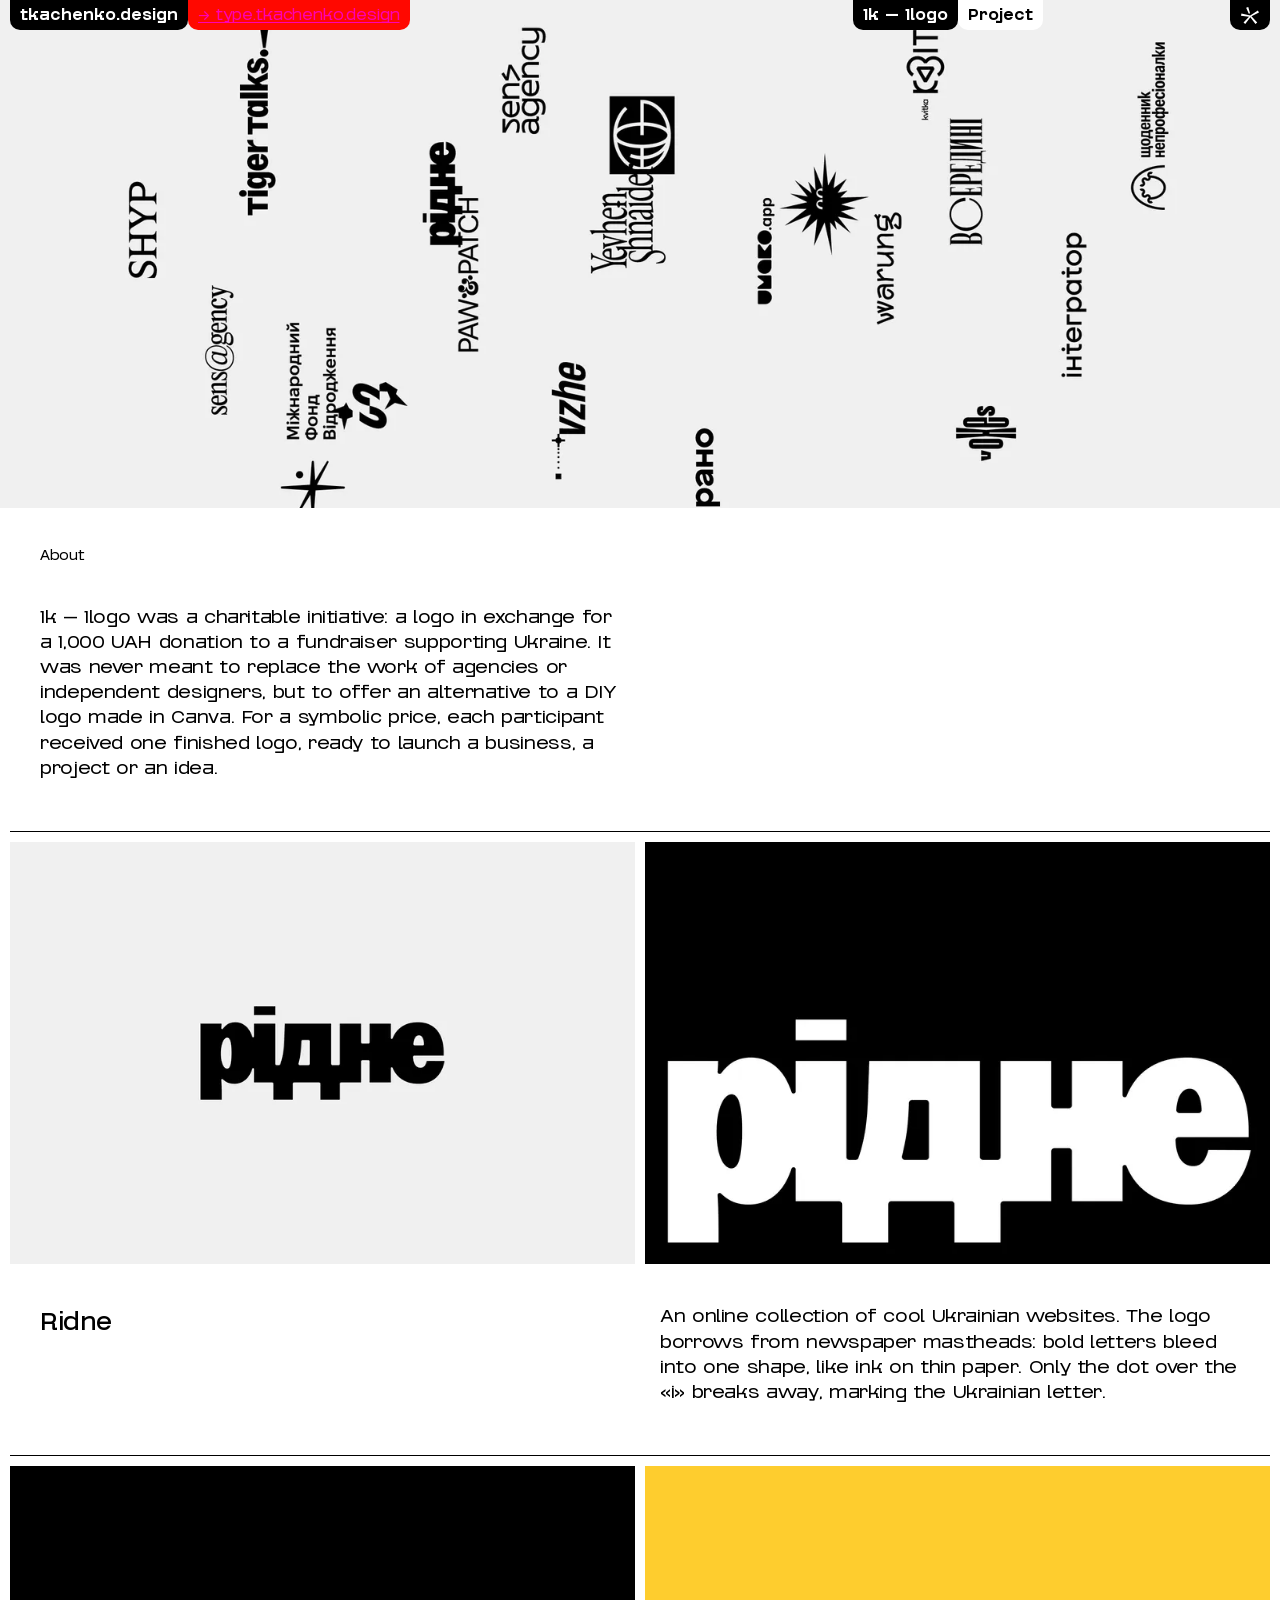
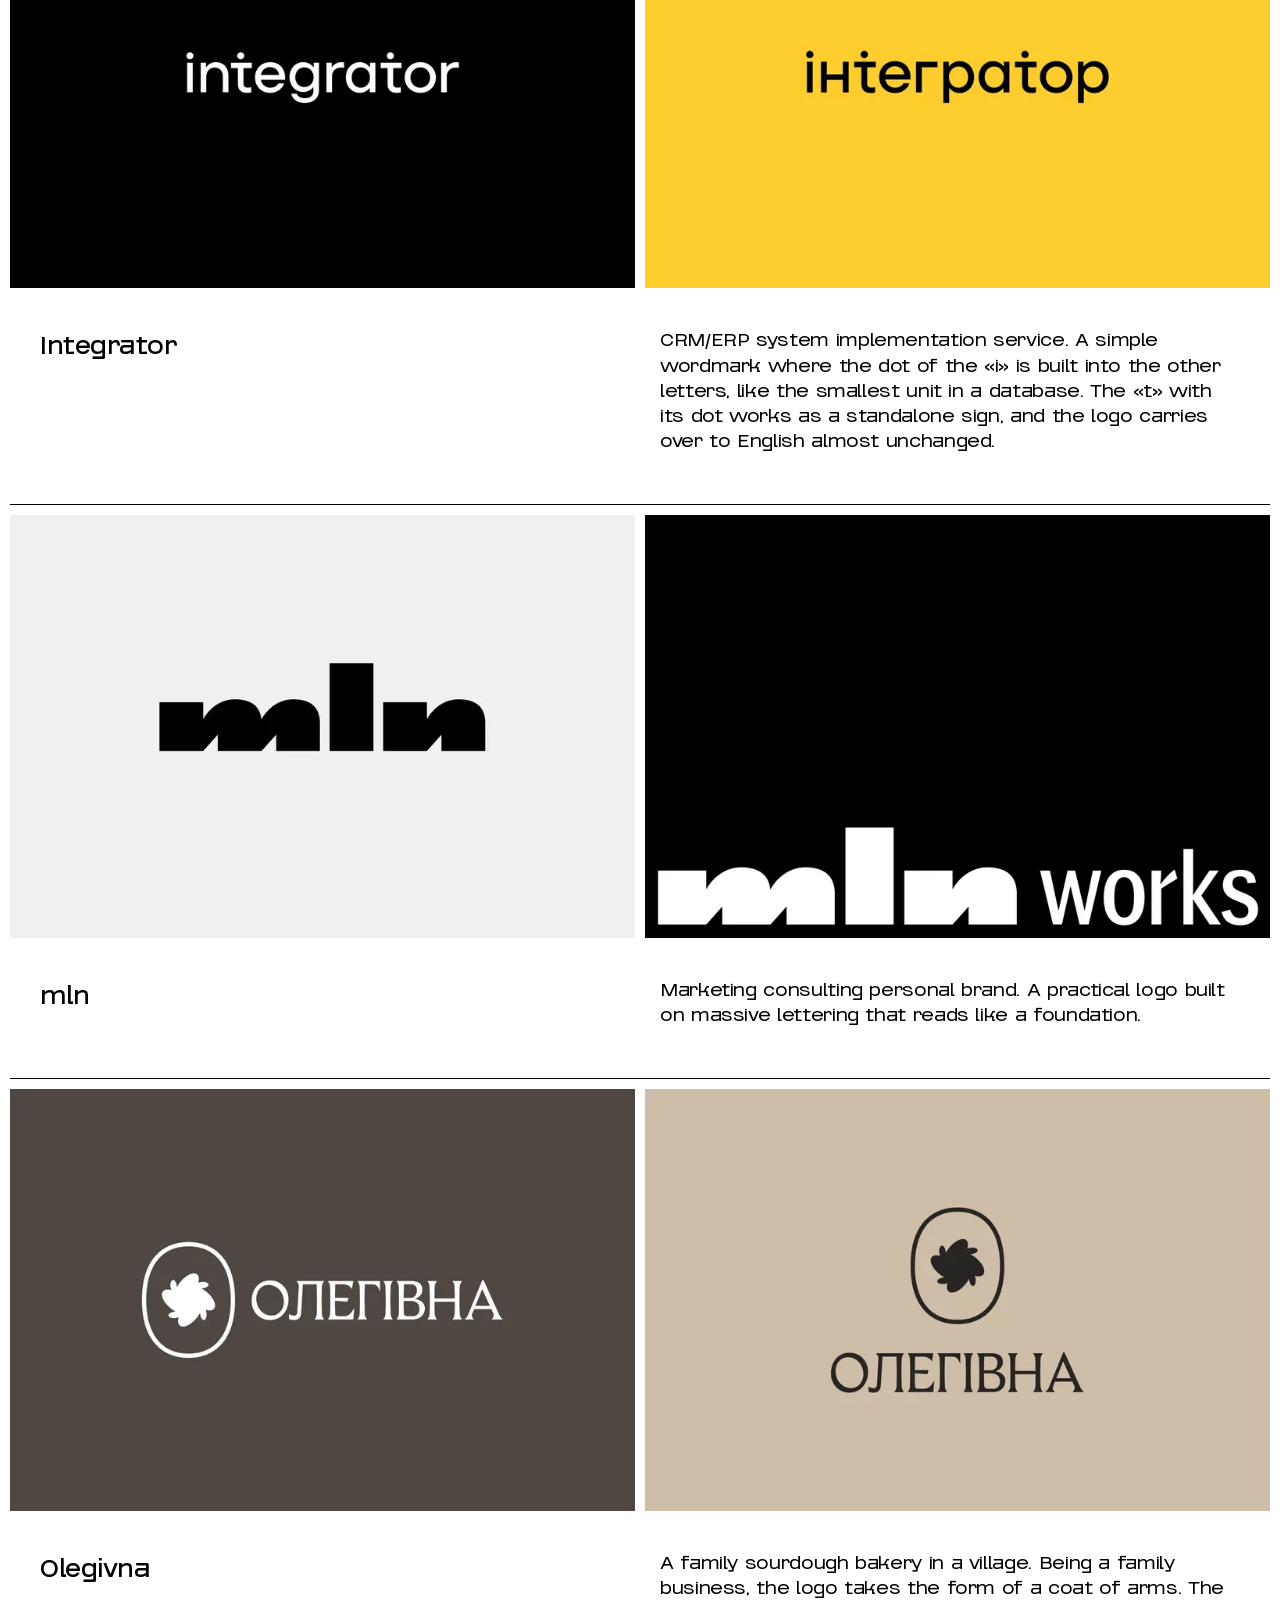
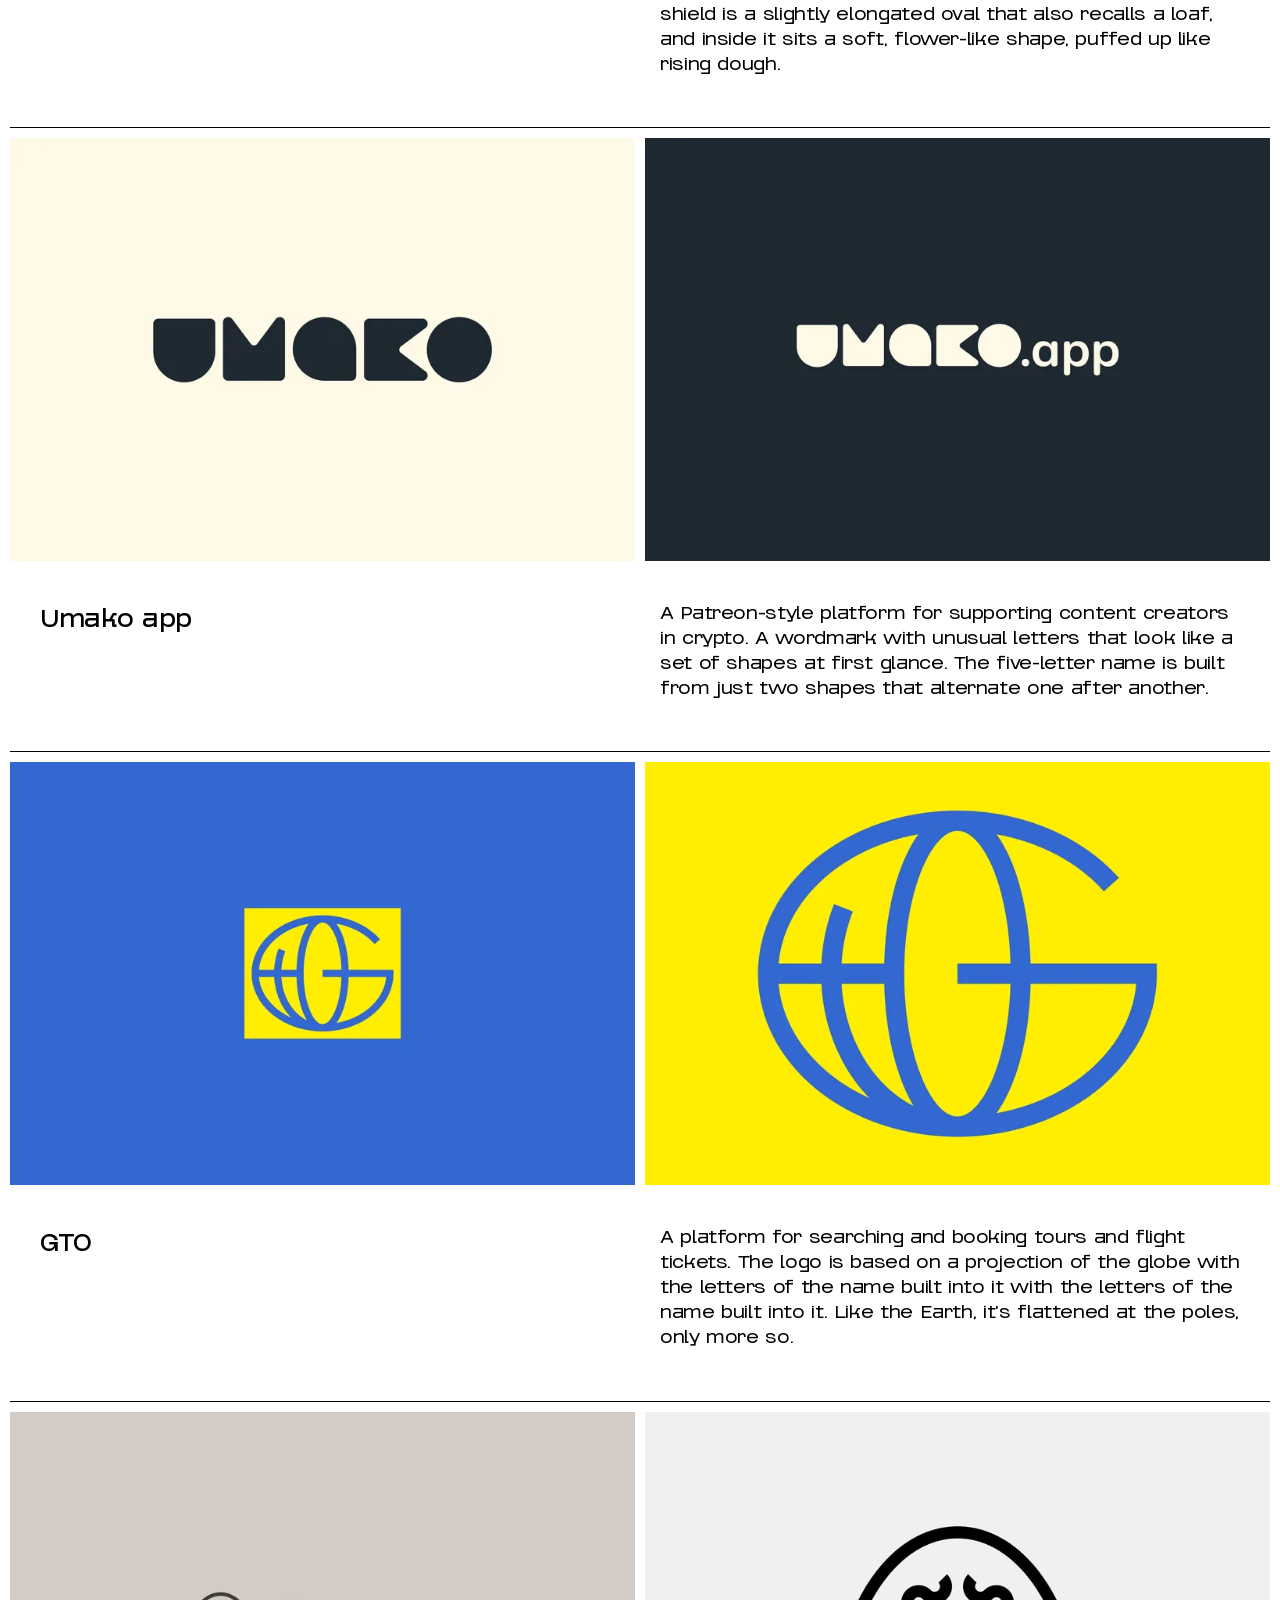
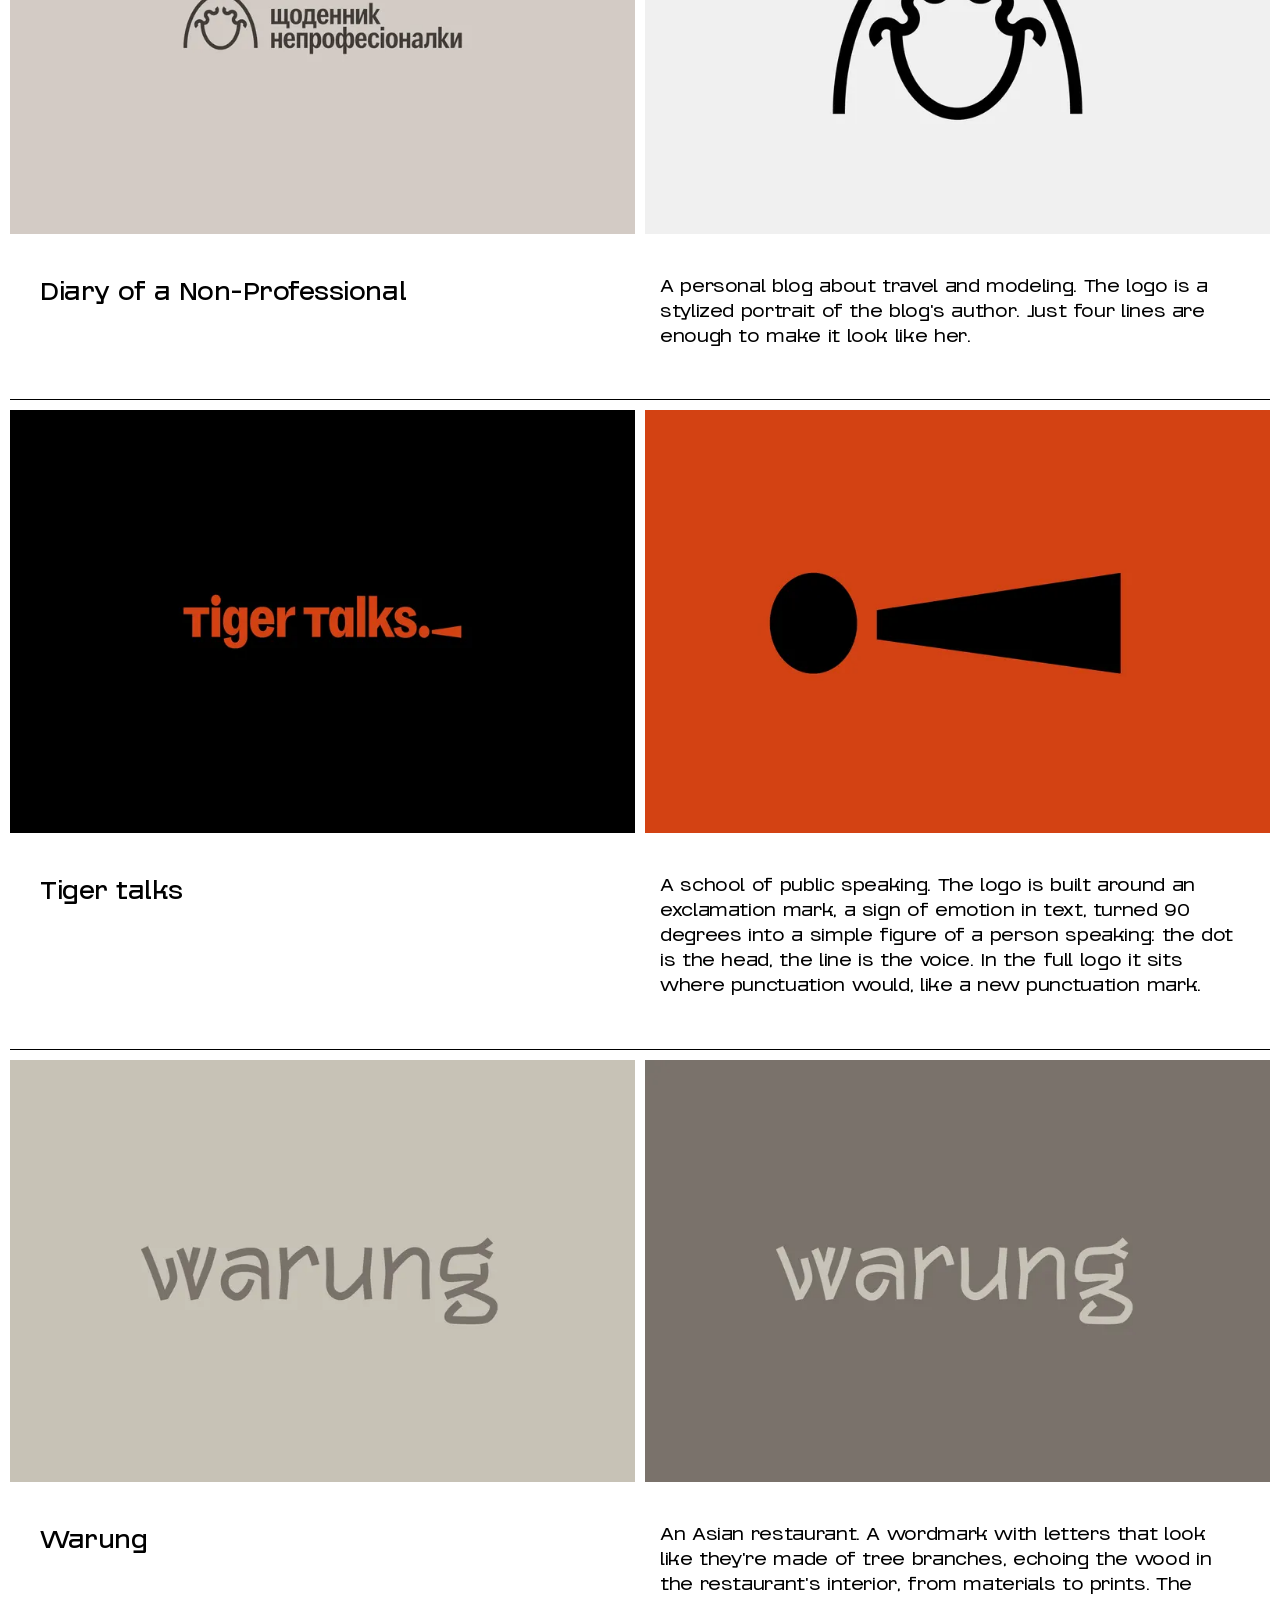
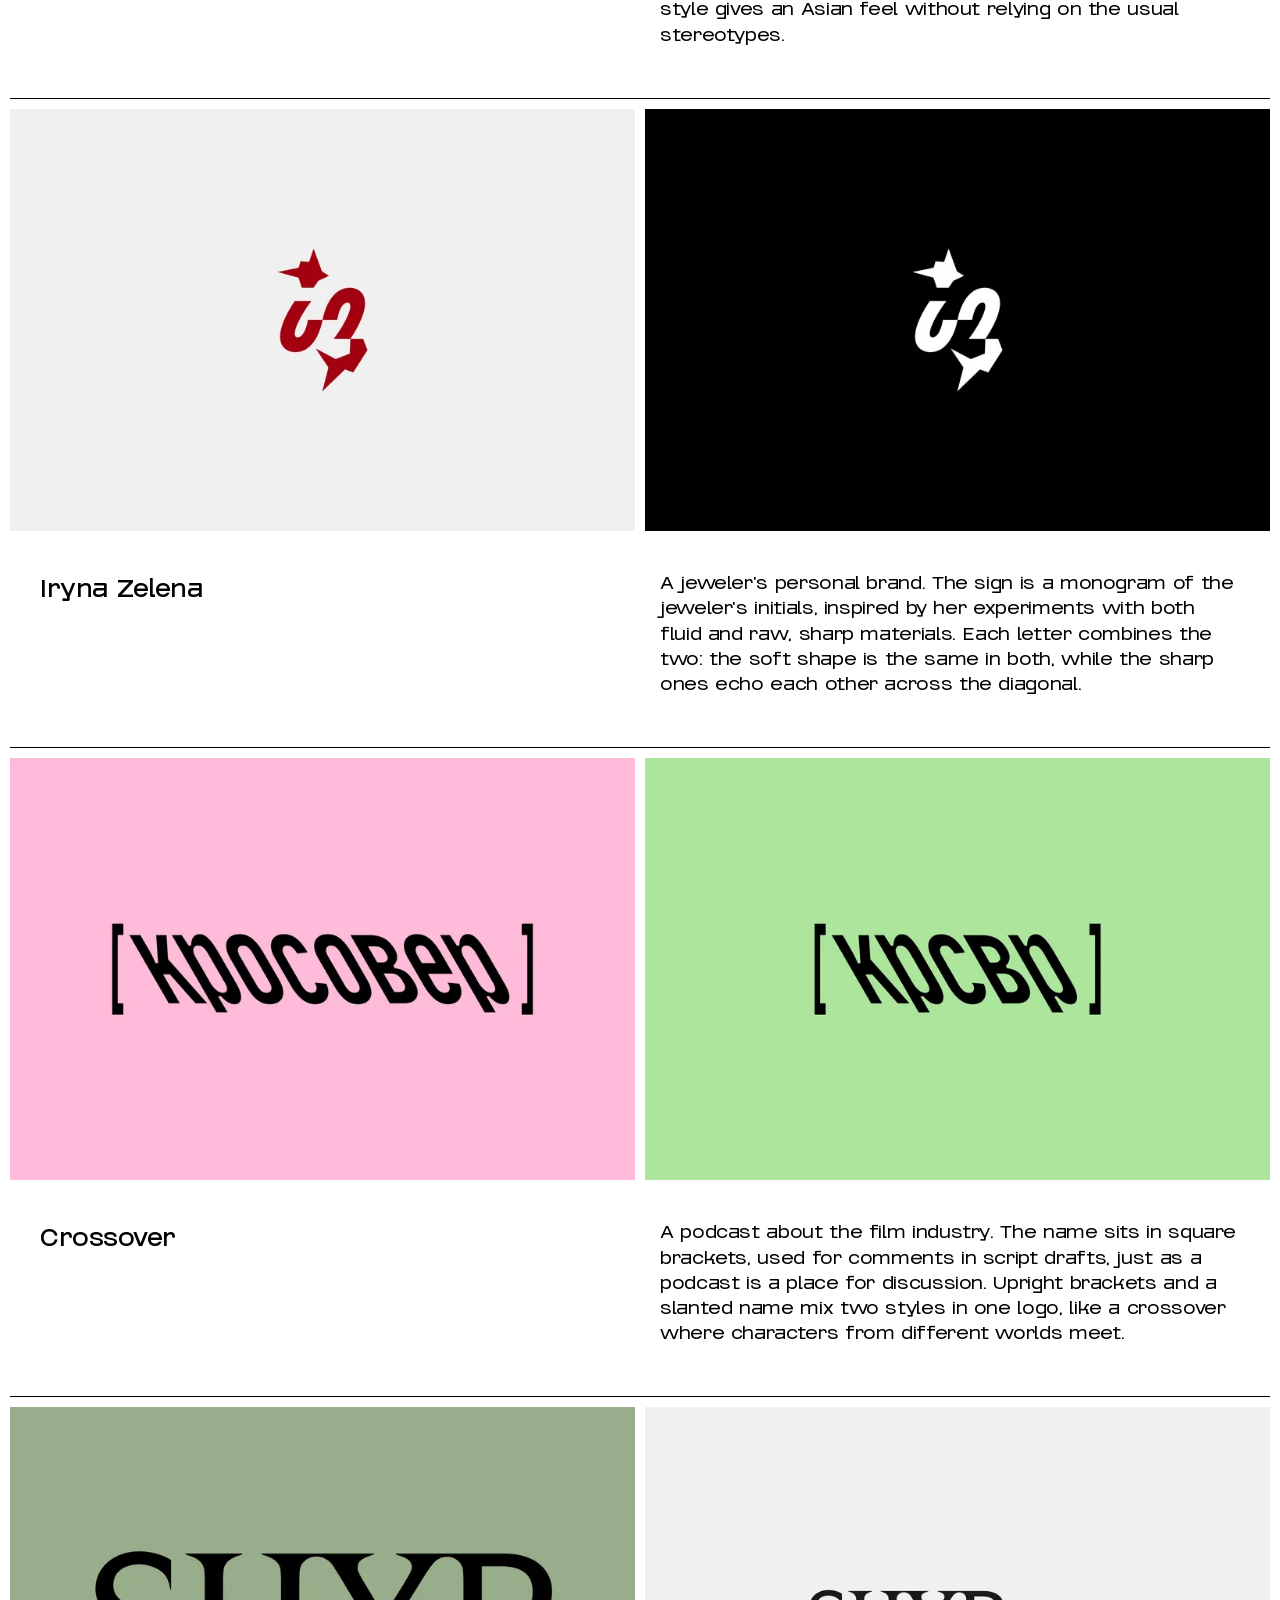
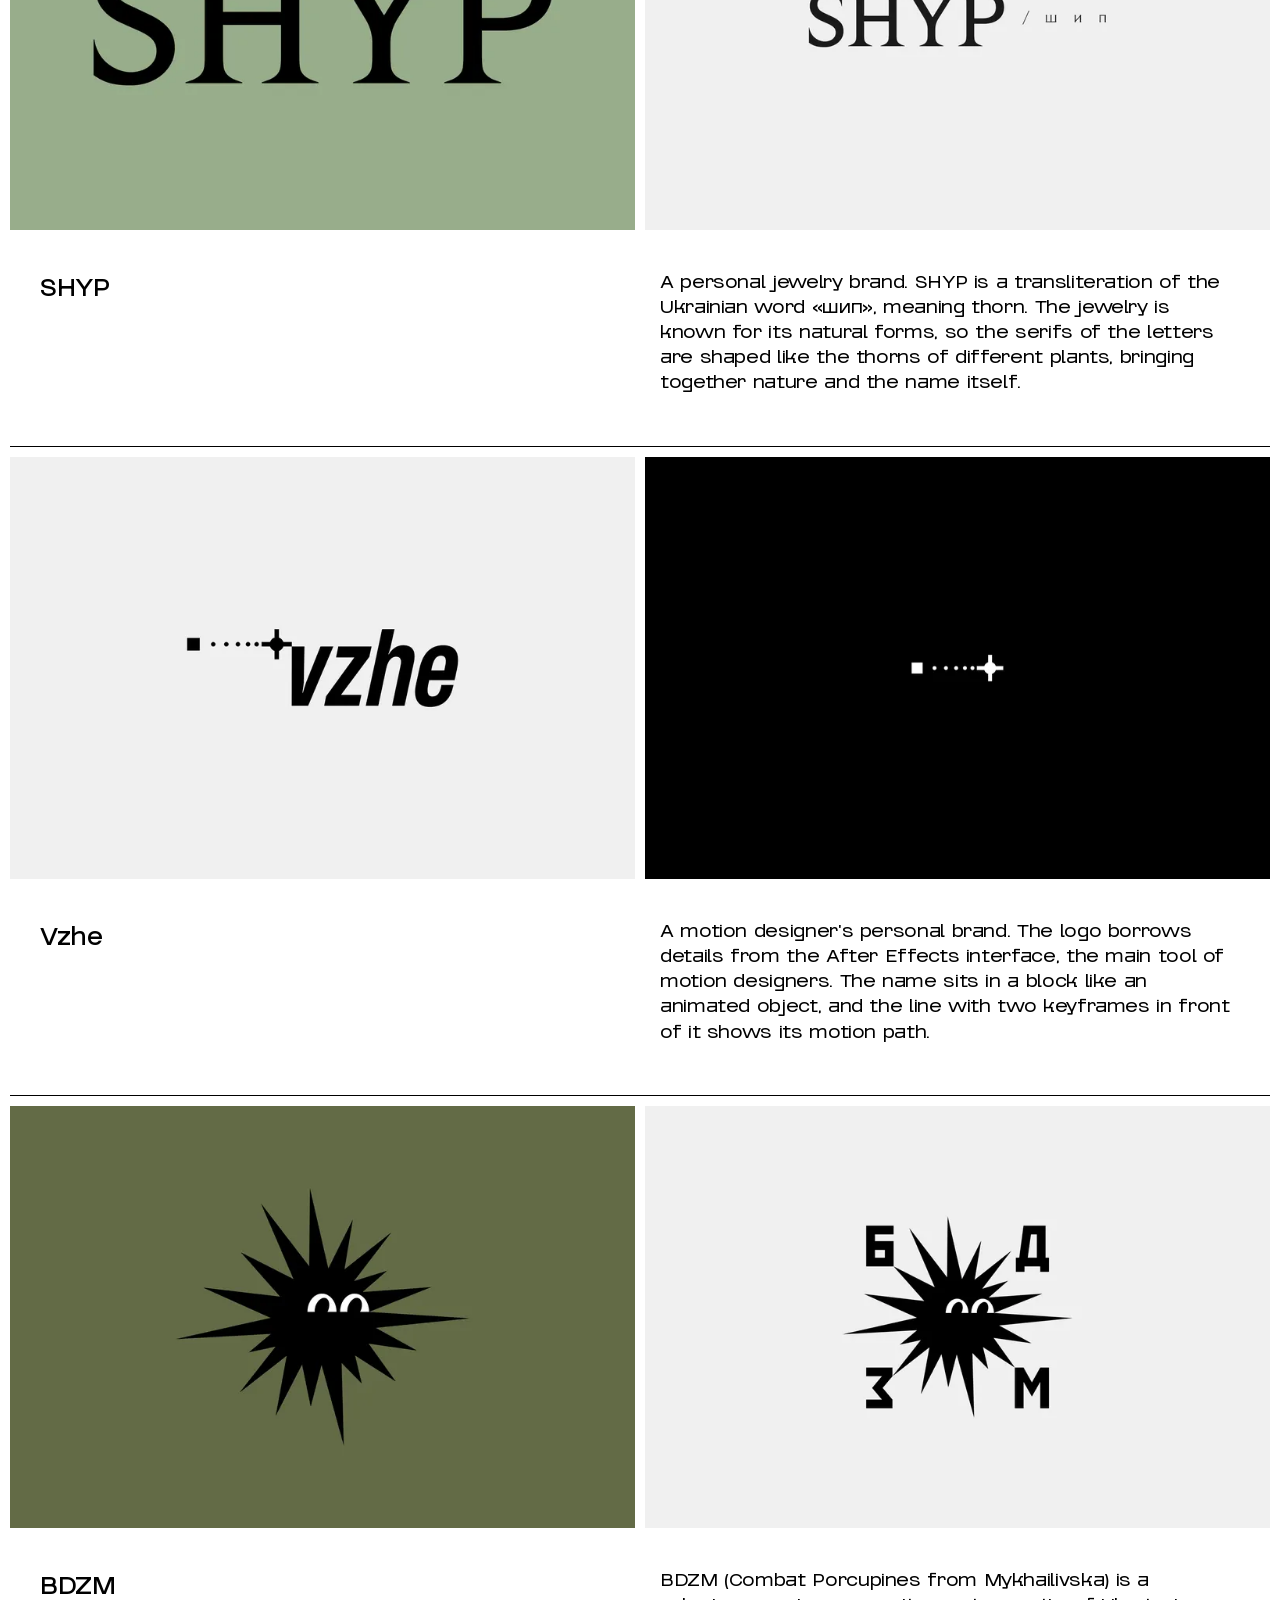
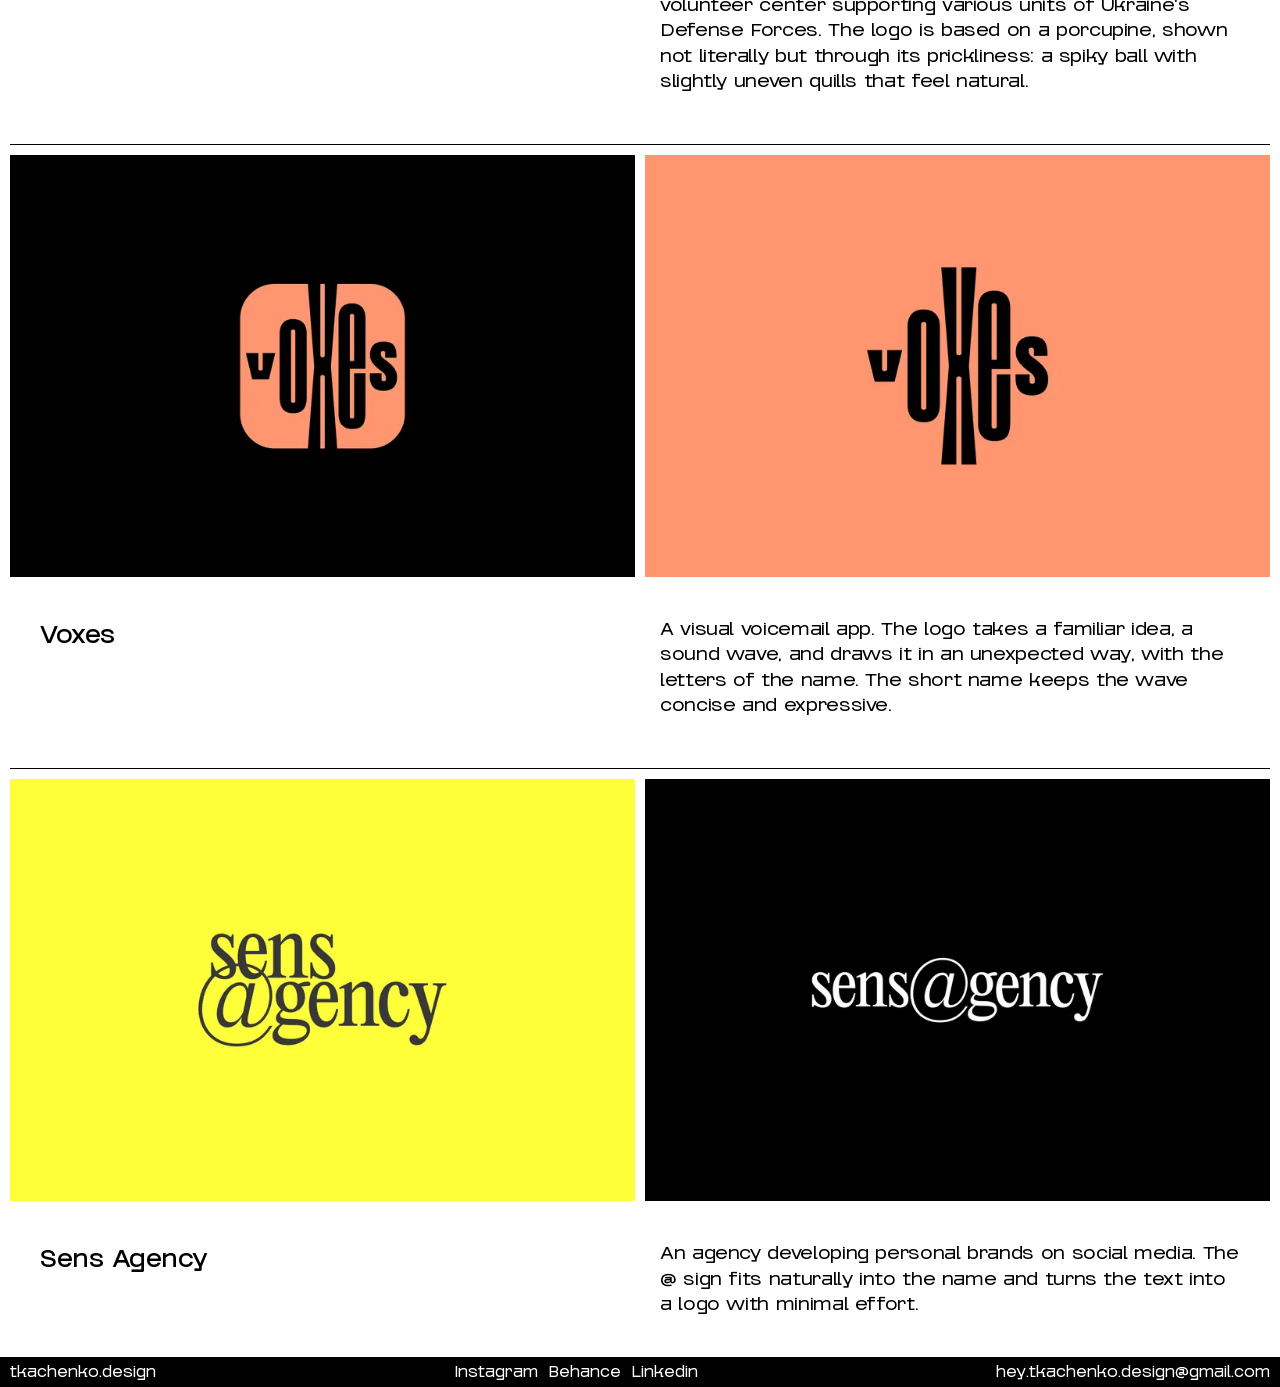
==== commit b4d4142d: "footer" ====
--- a/1k1logo/index.html
+++ b/1k1logo/index.html
@@ -147,7 +147,7 @@
 </main>
 <footer class="ftr">
     <span class="trim ftr-name">tkachenko.design</span>
-    <div class="ftr-socials"><a href="https://www.instagram.com/tkachenko.valentyn/" target="_blank" rel="noopener"><span class="trim">Instagram</span></a><a href="https://www.behance.net/tkachenkodesign" target="_blank" rel="noopener"><span class="trim">Behance</span></a><a href="https://www.linkedin.com/in/valentyn-tkachenko-5368aa172/" target="_blank" rel="noopener"><span class="trim">Linkedin</span></a></div>
+    <div class="ftr-socials"><a href="https://www.instagram.com/tkachenko.valentyn/" target="_blank" rel="noopener" aria-label="Instagram"><span class="trim full">Instagram</span><span class="trim short">inst.</span></a><a href="https://www.behance.net/tkachenkodesign" target="_blank" rel="noopener" aria-label="Behance"><span class="trim full">Behance</span><span class="trim short">be.</span></a><a href="https://www.linkedin.com/in/valentyn-tkachenko-5368aa172/" target="_blank" rel="noopener" aria-label="Linkedin"><span class="trim full">Linkedin</span><span class="trim short">li.</span></a></div>
     <a href="mailto:hey.tkachenko.design@gmail.com"><span class="trim">hey.tkachenko.design@gmail.com</span></a>
 </footer>
 <script src="../assets/js/site.js" defer></script>
--- a/assets/css/style.css
+++ b/assets/css/style.css
@@ -151,7 +151,8 @@
 .award-accent  { color: var(--award-accent, currentColor); }
 .award--reddot { --award-accent: #e0001b; }
 
-/* Повна адреса магазину — на десктопі, коротка «→ type» — на мобайлі */
+/* Повна адреса магазину й назви соцмереж — на десктопі,
+   короткі «→ type», «inst.», «be.», «li.» — на мобайлі */
 .short { display: none; }
 
 
@@ -523,6 +524,10 @@
 
 
         --socials-gap: 6px;     /* Frame 177: gap-6 */
+
+        --gallery-pad: 4px;     /* галерея кейсу на телефоні: поля від країв */
+        --gallery-gap: 4px;     /* …і проміжки між картинками та блоками */
+        --group-line-gap: 4px;  /* над і під лінією перед групою з підписом */
     }
 
     /* ── Хедер головної (main-mob) ──
